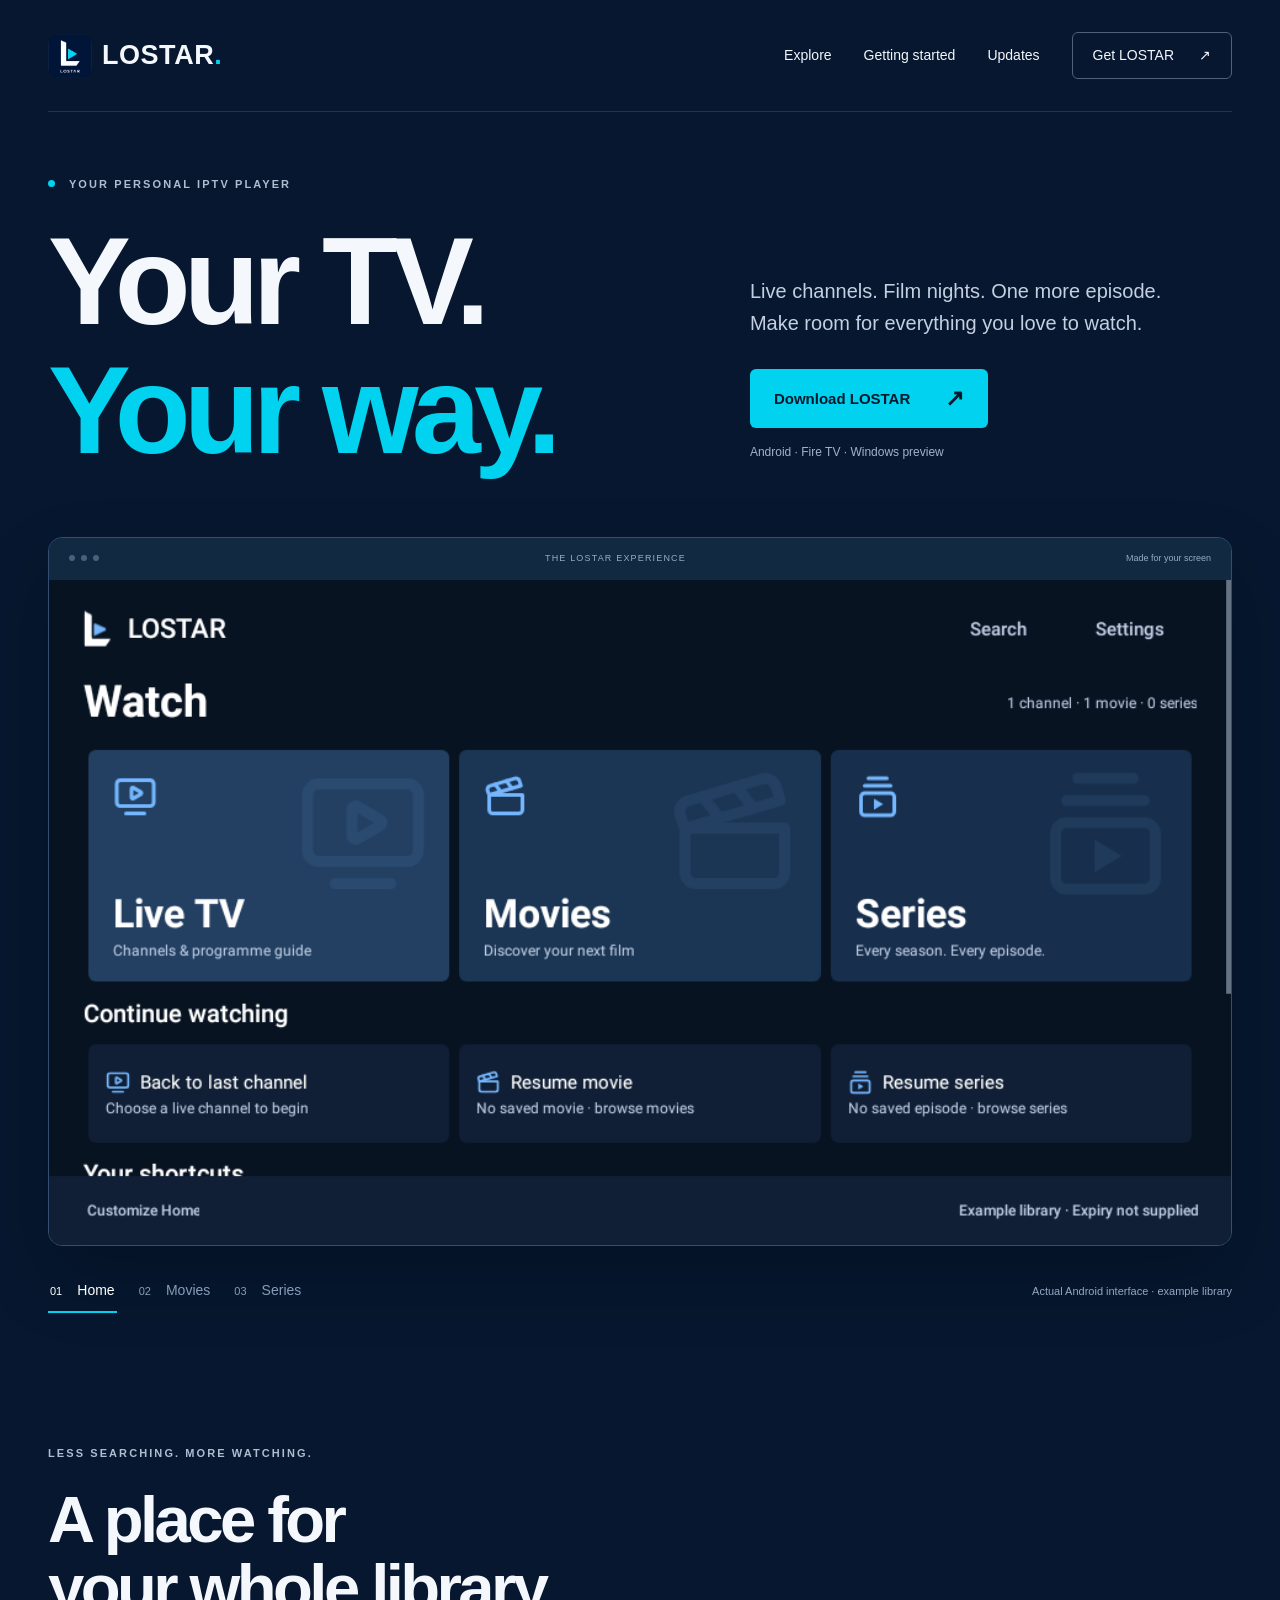
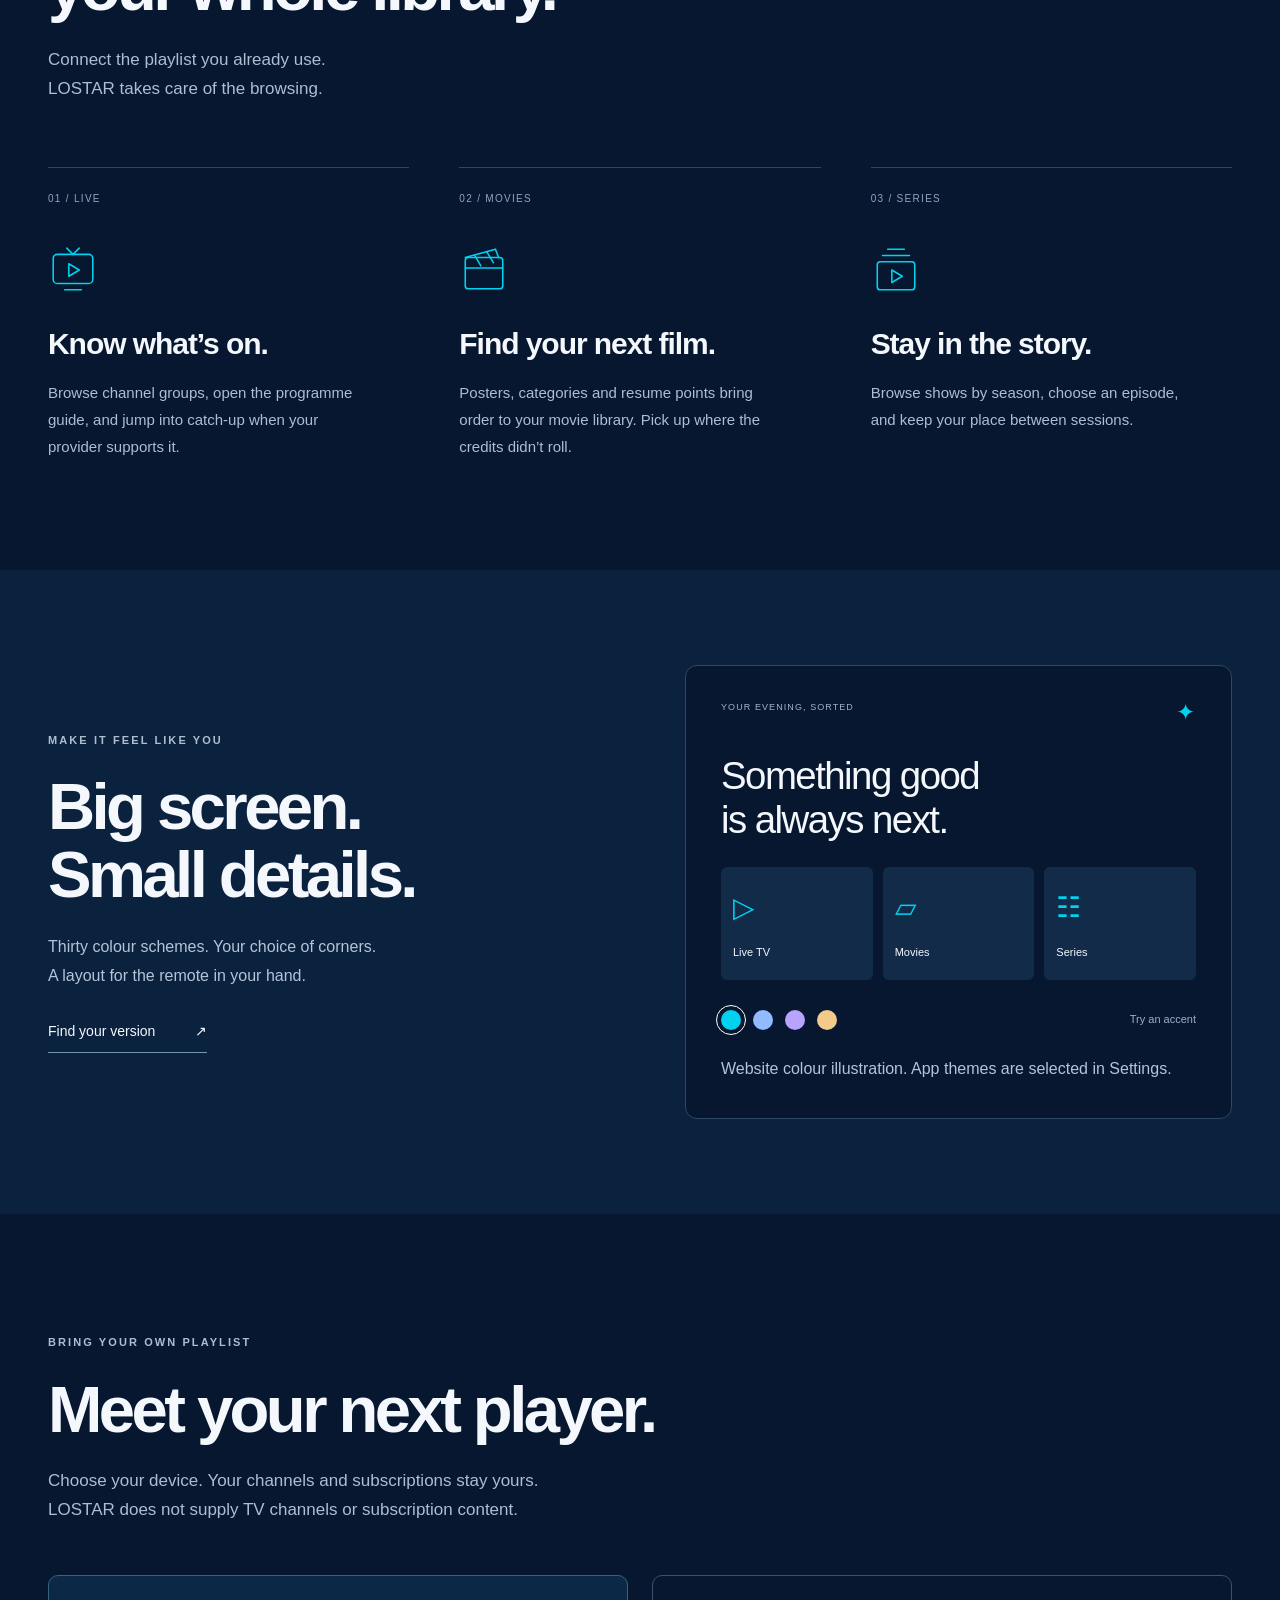
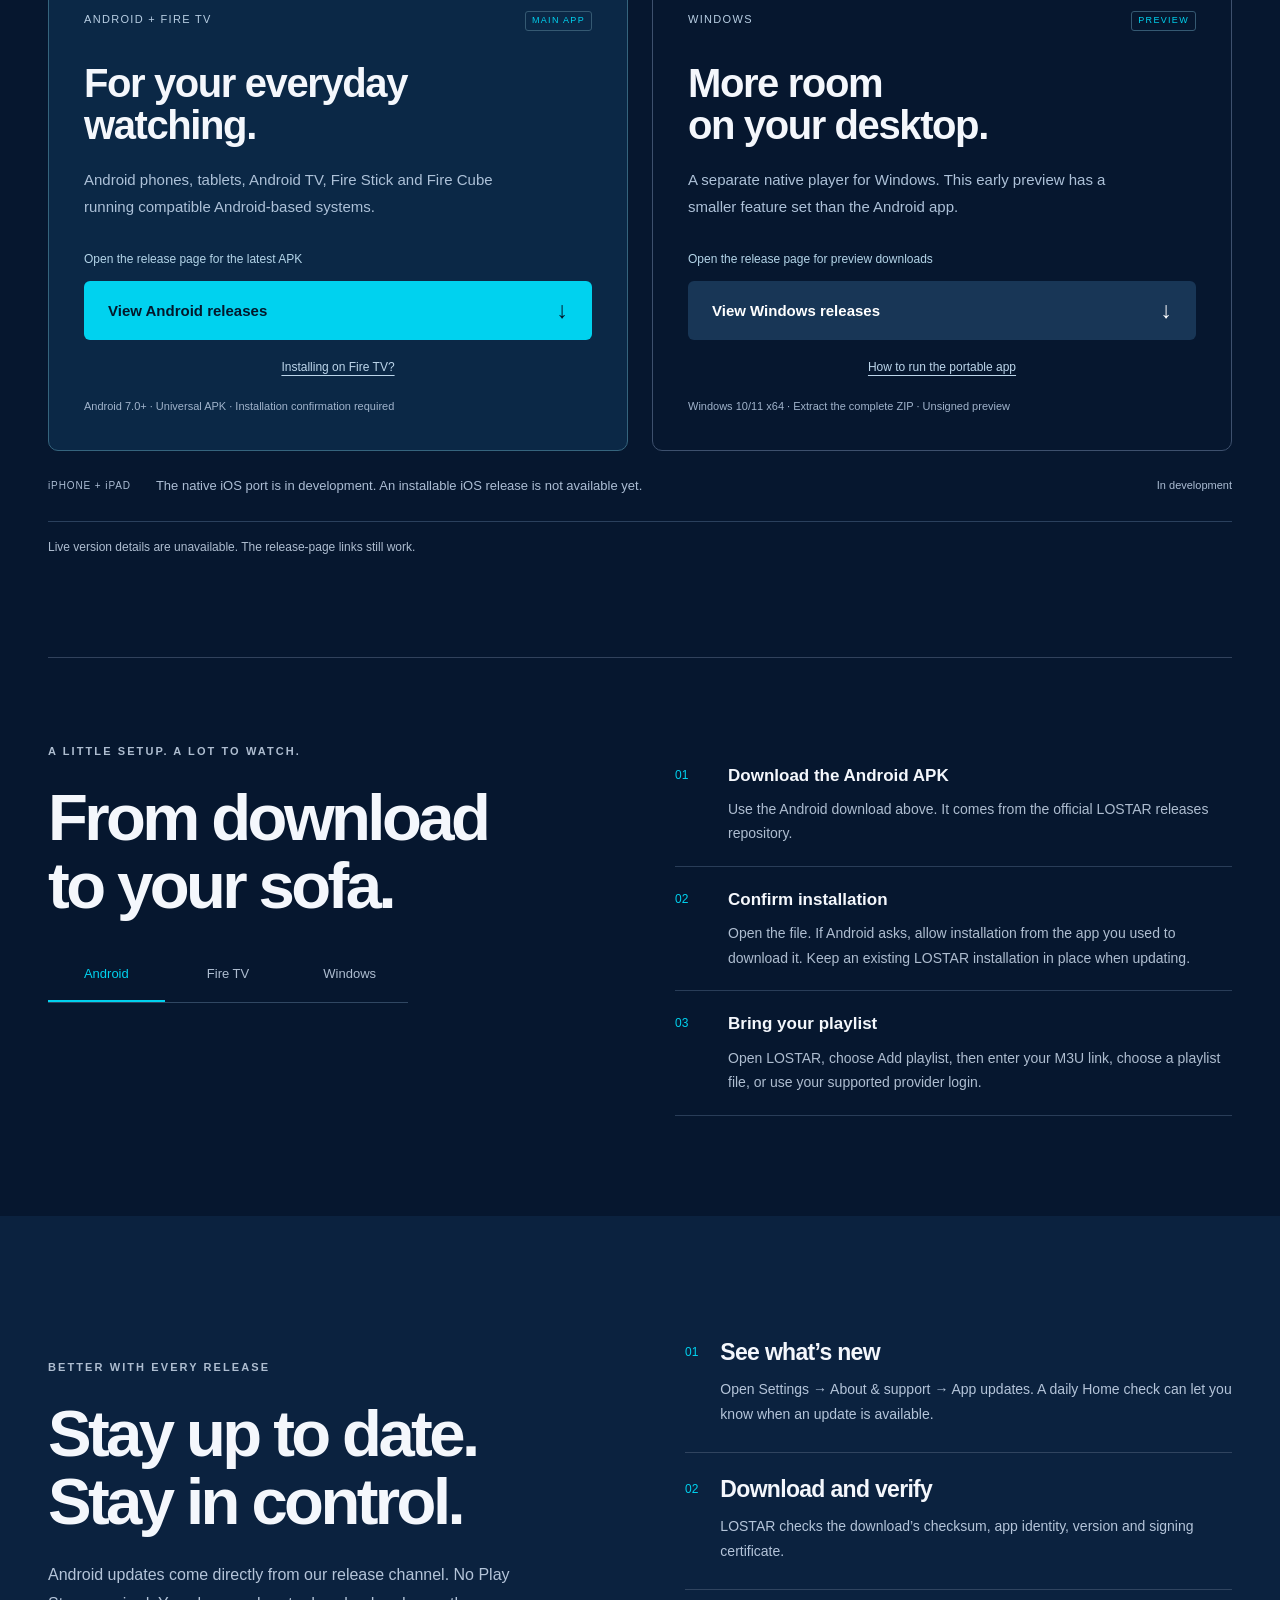
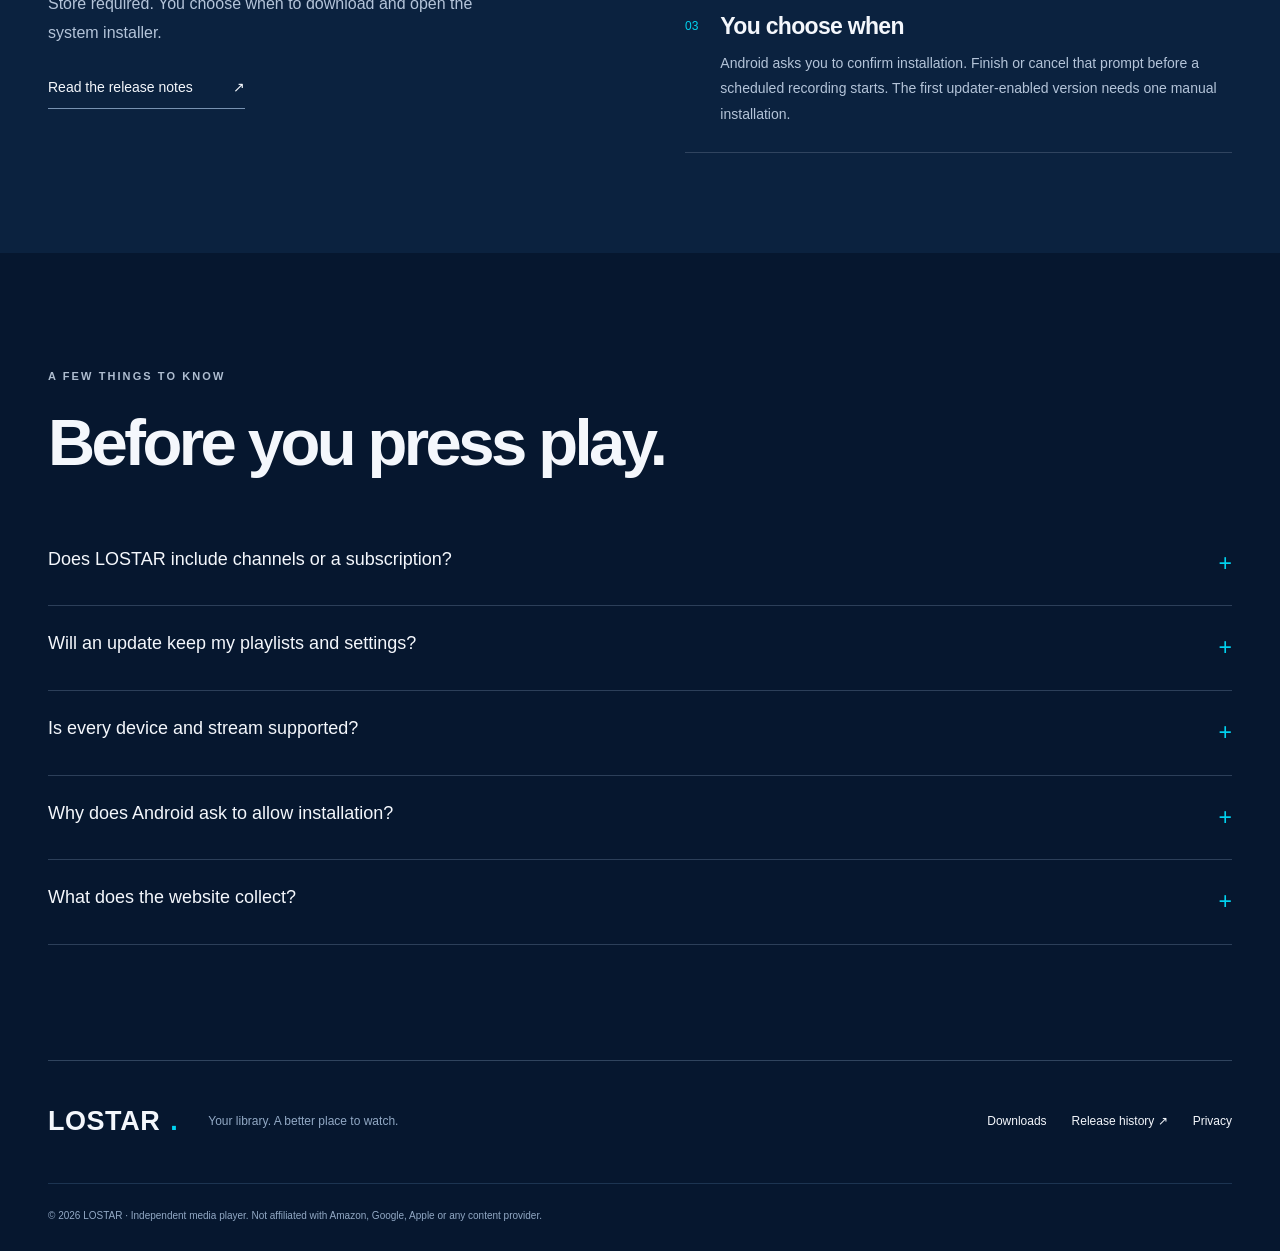
==== docs/index.html @ be6f5a55 "Add LOSTAR download website and installation guides" ====
<!doctype html>
<html lang="en"><head><meta charset="utf-8"><meta name="viewport" content="width=device-width,initial-scale=1"><meta name="theme-color" content="#06172f"><title>LOSTAR — Your TV. Your way.</title><meta name="description" content="Bring your live TV, movies and series together with LOSTAR. Download for Android and Fire TV, explore the Windows preview, and get verified app updates."><link rel="icon" href="assets/logo.png"><link rel="stylesheet" href="style.css"><script src="app.js" defer></script></head>
<body><a class="skip" href="#main">Skip to content</a>
<header><a class="brand" href="#" aria-label="LOSTAR home"><img src="assets/logo.png" width="44" height="44" alt=""><span>LOSTAR<span class="brand-dot">.</span></span></a><nav aria-label="Main navigation"><a href="#experience">Explore</a><a href="#setup">Getting started</a><a href="#updates">Updates</a><a class="nav-download" href="#downloads">Get LOSTAR <span aria-hidden="true">↗</span></a></nav></header>
<main id="main">
<section class="hero wrap"><div class="hero-top"><div><p class="eyebrow"><span class="live-dot"></span> YOUR PERSONAL IPTV PLAYER</p><h1>Your TV.<br><span>Your way.</span></h1></div><div class="hero-copy"><p>Live channels. Film nights. One more episode.<br>Make room for everything you love to watch.</p><a class="button primary" href="#downloads">Download LOSTAR <span aria-hidden="true">↗</span></a><p class="small">Android · Fire TV · Windows preview</p></div></div>
<div class="app-frame"><div class="frame-toolbar"><span><i></i><i></i><i></i></span><span>THE LOSTAR EXPERIENCE</span><span class="frame-label">Made for your screen</span></div><img id="preview-image" src="assets/home.png" alt="LOSTAR Android home screen with Live TV, Movies, Series and resume shortcuts, using example data" width="960" height="540" fetchpriority="high"></div>
<div class="preview-bottom"><div role="group" aria-label="Explore app screens"><button class="screen-tab selected" data-screen="home" aria-pressed="true">01 <span>Home</span></button><button class="screen-tab" data-screen="movies" aria-pressed="false">02 <span>Movies</span></button><button class="screen-tab" data-screen="series" aria-pressed="false">03 <span>Series</span></button></div><p>Actual Android interface · example library</p></div></section>
<section id="experience" class="experience wrap"><div class="section-heading"><p class="eyebrow">LESS SEARCHING. MORE WATCHING.</p><h2>A place for<br>your whole library.</h2><p>Connect the playlist you already use.<br>LOSTAR takes care of the browsing.</p></div><div class="features"><article><span class="feature-number">01 / LIVE</span><svg viewBox="0 0 48 48" aria-hidden="true"><rect x="5" y="9" width="38" height="28" rx="4"/><path d="M16 43h16M18 3l6 6 6-6M20 18l10 6-10 6z"/></svg><h3>Know what’s on.</h3><p>Browse channel groups, open the programme guide, and jump into catch-up when your provider supports it.</p></article><article><span class="feature-number">02 / MOVIES</span><svg viewBox="0 0 48 48" aria-hidden="true"><rect x="6" y="12" width="36" height="30" rx="3"/><path d="M6 22h36M6 12l29-8 3 8M15 10l6 10M27 7l6 10"/></svg><h3>Find your next film.</h3><p>Posters, categories and resume points bring order to your movie library. Pick up where the credits didn’t roll.</p></article><article><span class="feature-number">03 / SERIES</span><svg viewBox="0 0 48 48" aria-hidden="true"><rect x="6" y="16" width="36" height="27" rx="3"/><path d="M11 10h26M16 4h16M20 24l10 6-10 6z"/></svg><h3>Stay in the story.</h3><p>Browse shows by season, choose an episode, and keep your place between sessions.</p></article></div></section>
<section class="your-space"><div class="wrap split"><div><p class="eyebrow">MAKE IT FEEL LIKE YOU</p><h2>Big screen.<br>Small details.</h2><p>Thirty colour schemes. Your choice of corners.<br>A layout for the remote in your hand.</p><a class="text-link" href="#downloads">Find your version <span>↗</span></a></div><div class="palette-demo" aria-label="Interactive website colour preview"><div class="mini-label">YOUR EVENING, SORTED <span aria-hidden="true">✦</span></div><div class="mini-title">Something good<br>is always next.</div><div class="mini-cards"><div><span>▷</span>Live TV</div><div><span>▱</span>Movies</div><div><span>☷</span>Series</div></div><div class="swatches" role="group" aria-label="Preview accent colour"><button data-colour="#00d2ef" class="swatch active" style="--swatch:#00d2ef" aria-label="Cyan accent" aria-pressed="true"></button><button data-colour="#91baff" class="swatch" style="--swatch:#91baff" aria-label="Blue accent" aria-pressed="false"></button><button data-colour="#b8a4ff" class="swatch" style="--swatch:#b8a4ff" aria-label="Lavender accent" aria-pressed="false"></button><button data-colour="#f3c98c" class="swatch" style="--swatch:#f3c98c" aria-label="Warm accent" aria-pressed="false"></button><span>Try an accent</span></div><p class="demo-note">Website colour illustration. App themes are selected in Settings.</p></div></div></section>
<section id="downloads" class="downloads wrap"><div class="section-heading"><p class="eyebrow">BRING YOUR OWN PLAYLIST</p><h2>Meet your next player.</h2><p>Choose your device. Your channels and subscriptions stay yours.<br>LOSTAR does not supply TV channels or subscription content.</p></div><div class="download-grid"><article class="download-card recommended"><div class="platform-label">ANDROID + FIRE TV <span>MAIN APP</span></div><h3>For your everyday<br>watching.</h3><p>Android phones, tablets, Android TV, Fire Stick and Fire Cube running compatible Android-based systems.</p><div class="download-meta" id="android-meta">Checking the latest release…</div><a id="android-download" class="button primary" href="https://github.com/nikeusjohnson/lostar-releases/releases" target="_blank" rel="noopener">View Android releases <span>↓</span></a><a href="#setup" class="sub-link" data-guide-link="fire">Installing on Fire TV?</a><p class="small">Android 7.0+ · Universal APK · Installation confirmation required</p></article><article class="download-card"><div class="platform-label">WINDOWS <span>PREVIEW</span></div><h3>More room<br>on your desktop.</h3><p>A separate native player for Windows. This early preview has a smaller feature set than the Android app.</p><div class="download-meta" id="windows-meta">Checking preview availability…</div><a id="windows-download" class="button secondary" href="https://github.com/nikeusjohnson/lostar-releases/releases" target="_blank" rel="noopener">View Windows releases <span>↓</span></a><a href="#setup" class="sub-link" data-guide-link="windows">How to run the portable app</a><p class="small">Windows 10/11 x64 · Extract the complete ZIP · Unsigned preview</p></article></div><div class="ios-note"><span>iPHONE + iPAD</span><p>The native iOS port is in development. An installable iOS release is not available yet.</p><span>In development</span></div><p id="release-status" class="release-status" role="status"></p></section>
<section id="setup" class="setup wrap"><div><p class="eyebrow">A LITTLE SETUP. A LOT TO WATCH.</p><h2>From download<br>to your sofa.</h2><div class="guide-tabs" role="group" aria-label="Installation instructions"><button data-guide="android" aria-pressed="true" class="selected">Android</button><button data-guide="fire" aria-pressed="false">Fire TV</button><button data-guide="windows" aria-pressed="false">Windows</button></div></div><ol id="guide-steps"></ol></section>
<section id="updates" class="updates"><div class="wrap split"><div><p class="eyebrow">BETTER WITH EVERY RELEASE</p><h2>Stay up to date.<br>Stay in control.</h2><p>Android updates come directly from our release channel. No Play Store required. You choose when to download and open the system installer.</p><a class="text-link" href="https://github.com/nikeusjohnson/lostar-releases/releases" target="_blank" rel="noopener">Read the release notes <span>↗</span></a></div><ol class="update-steps"><li><span>01</span><div><h3>See what’s new</h3><p>Open Settings → About & support → App updates. A daily Home check can let you know when an update is available.</p></div></li><li><span>02</span><div><h3>Download and verify</h3><p>LOSTAR checks the download’s checksum, app identity, version and signing certificate.</p></div></li><li><span>03</span><div><h3>You choose when</h3><p>Android asks you to confirm installation. Finish or cancel that prompt before a scheduled recording starts. The first updater-enabled version needs one manual installation.</p></div></li></ol></div></section>
<section class="faq wrap"><p class="eyebrow">A FEW THINGS TO KNOW</p><h2>Before you press play.</h2><details><summary>Does LOSTAR include channels or a subscription?</summary><p>No. LOSTAR is a player for playlists and streams you are authorised to access. Add your own M3U URL/file or supported provider account. Your provider supplies the content, guide, artwork and catch-up availability.</p></details><details><summary>Will an update keep my playlists and settings?</summary><p>A correctly signed in-place Android update is designed to retain app data. Do not uninstall first. If Android rejects an update, stop and check the release instructions instead of removing your existing installation. Export an encrypted backup before a major update.</p></details><details><summary>Is every device and stream supported?</summary><p>Compatibility depends on the operating system, available memory, hardware decoders and your provider. The Android app targets Android 7.0 and newer; not every Fire TV product uses Android. Multiview and recording are also limited by your device and account connections. DRM-protected services are not promised.</p></details><details><summary>Why does Android ask to allow installation?</summary><p>This is a direct APK download outside an app store. Enable installation permission only for the app you use to install LOSTAR, and only if you trust the verified release. LOSTAR cannot install updates silently or bypass the system installer.</p></details><details><summary>What does the website collect?</summary><p>This site has no playlist forms, advertising scripts or analytics. GitHub receives ordinary network information when you check or download releases. The hosting service also processes requests needed to serve the site. Your playlist credentials are not sent to this website.</p></details></section>
</main><footer class="wrap"><a class="brand" href="#">LOSTAR<span class="brand-dot">.</span></a><p>Your library. A better place to watch.</p><div><a href="#downloads">Downloads</a><a href="https://github.com/nikeusjohnson/lostar-releases/releases" target="_blank" rel="noopener">Release history ↗</a><a href="privacy.html">Privacy</a></div><p class="footer-bottom">© 2026 LOSTAR · Independent media player. Not affiliated with Amazon, Google, Apple or any content provider.</p></footer></body></html>
---- docs/style.css ----
*{box-sizing:border-box}html{scroll-behavior:smooth;scroll-padding-top:100px}body{margin:0;background:#06172f;color:#f4f7fc;font-family:Inter,"Segoe UI",Arial,sans-serif;line-height:1.55;-webkit-font-smoothing:antialiased}a{color:inherit;text-decoration:none}button{font:inherit;cursor:pointer}button,a{-webkit-tap-highlight-color:transparent}a:focus-visible,button:focus-visible,summary:focus-visible{outline:3px solid #00d2ef;outline-offset:6px}h1,h2,h3,p{margin:0}h1,h2,h3{line-height:1.04;letter-spacing:-.055em;font-weight:600}h1{font-size:clamp(74px,9.7vw,148px)}h2{font-size:clamp(42px,5.1vw,74px)}h3{font-size:30px;letter-spacing:-.035em}.wrap,header{width:min(1280px,calc(100% - 96px));margin:auto}.skip{position:absolute;left:20px;top:-100px;background:#00d2ef;color:#06172f;padding:12px;z-index:99}.skip:focus{top:12px}header{display:flex;align-items:center;justify-content:space-between;height:112px;border-bottom:1px solid #25334a}.brand{font-size:27px;font-weight:750;letter-spacing:.02em;display:flex;align-items:center;gap:10px}.brand-dot{color:#00d2ef}.brand img{border-radius:10px}nav{display:flex;gap:32px;align-items:center;font-size:14px}nav>a:hover,.text-link:hover{color:#00d2ef}.nav-download{border:1px solid #536078;border-radius:6px;padding:12px 20px;display:flex;gap:25px}.hero{padding-top:64px}.hero-top{display:grid;grid-template-columns:1.15fr 1fr;gap:40px;align-items:end;margin-bottom:62px}.eyebrow{font-size:11px;font-weight:650;letter-spacing:.19em;margin-bottom:24px;color:#aebdd0}.live-dot{display:inline-block;width:7px;height:7px;background:#00d2ef;border-radius:50%;margin-right:9px;vertical-align:1px}h1>span{color:#00d2ef}.hero-copy{padding:0 0 12px 50px}.hero-copy>p:first-child{font-size:20px;line-height:1.6;color:#c4d0e2;margin-bottom:30px}.button{display:inline-flex;align-items:center;justify-content:space-between;gap:35px;padding:18px 24px;border-radius:6px;font-size:15px;font-weight:650;min-height:56px;transition:background .15s,transform .15s}.button:hover{transform:translateY(-2px)}.button>span{font-size:23px;line-height:1}.primary{background:#00d2ef;color:#03182b}.primary:hover{background:#7ae8f7}.secondary{background:#183656;color:white}.secondary:hover{background:#224969}.small{font-size:12px;color:#a0b3cb;line-height:1.65}.hero-copy>.small{margin-top:15px}.app-frame{border:1px solid #334e70;border-radius:14px;overflow:hidden;background:#0b213c;box-shadow:0 32px 72px #0003}.app-frame img{display:block;width:100%;height:auto;aspect-ratio:16/9;object-fit:cover}.frame-toolbar{height:42px;display:flex;justify-content:space-between;align-items:center;padding:0 20px;background:#112941;color:#96adc6;font-size:9px;letter-spacing:.13em}.frame-toolbar i{display:inline-block;width:6px;height:6px;background:#47627c;border-radius:50%;margin-right:6px}.frame-label{letter-spacing:0}.preview-bottom{display:flex;align-items:center;justify-content:space-between;margin-top:25px}.preview-bottom>div{display:flex;gap:20px}.preview-bottom p{font-size:11px;color:#95a8c2}.screen-tab{background:none;color:#869db9;border:0;border-bottom:2px solid transparent;padding:9px 2px;font-size:11px}.screen-tab span{margin-left:12px;font-size:14px}.screen-tab.selected{color:white;border-color:#00d2ef}.experience{padding-top:132px;padding-bottom:110px}.section-heading>p:last-child{font-size:17px;color:#aebdd0;margin-top:24px;line-height:1.7}.features{display:grid;grid-template-columns:repeat(3,1fr);gap:50px;margin-top:64px}.features article{border-top:1px solid #35445b;padding-top:23px}.feature-number{display:block;font-size:10px;letter-spacing:.13em;color:#8ea4c1}.features svg{width:50px;height:50px;fill:none;stroke:#00d2ef;stroke-width:1.5;stroke-linejoin:round;stroke-linecap:round;margin-top:38px;margin-bottom:25px}.features p{font-size:15px;color:#aebdd0;margin-top:20px;max-width:320px;line-height:1.8}.your-space{background:#0b223f;padding:95px 0}.split{display:grid;grid-template-columns:1fr 1fr;gap:90px;align-items:center}.split>div>p:not(.eyebrow){color:#b4c4d9;margin-top:25px;max-width:465px;font-size:16px;line-height:1.8}.text-link{display:inline-flex;gap:40px;font-size:14px;margin-top:30px;align-items:center;border-bottom:1px solid #7892b1;padding-bottom:9px}.palette-demo{--demo:#00d2ef;background:#06172f;padding:35px;border:1px solid #2e4765;border-radius:12px}.mini-label{color:#a2b4cd;font-size:9px;letter-spacing:.12em;display:flex;justify-content:space-between}.mini-label span{font-size:23px;color:var(--demo);line-height:1}.mini-title{font-size:clamp(28px,3vw,43px);letter-spacing:-.04em;line-height:1.15;margin-top:30px}.mini-cards{display:flex;gap:10px;margin:25px 0 30px}.mini-cards>div{background:#112b49;flex:1;padding:19px 12px;font-size:11px;border-radius:6px}.mini-cards span{display:block;color:var(--demo);font-size:28px;margin-bottom:14px}.swatches{display:flex;align-items:center;gap:12px}.swatch{height:20px;width:20px;border:0;background:var(--swatch);border-radius:50%;padding:0}.swatch.active{outline:1px solid white;outline-offset:4px}.swatches>span{font-size:11px;color:#9bafc9;margin-left:auto}.palette-demo .demo-note{font-size:10px;margin-top:23px;color:#8da3c0;line-height:1.5}.downloads{padding-top:120px;padding-bottom:100px}.download-grid{display:grid;grid-template-columns:1fr 1fr;gap:24px;margin-top:50px}.download-card{border:1px solid #3d506d;border-radius:10px;padding:35px;display:flex;flex-direction:column;align-items:stretch}.download-card.recommended{background:#0b2846;border-color:#35647d}.platform-label{display:flex;justify-content:space-between;font-size:11px;letter-spacing:.12em;color:#b8cee3;margin-bottom:32px}.platform-label span{color:#00d2ef;font-size:9px;border:1px solid #355972;padding:2px 6px;border-radius:3px}.download-card h3{font-size:40px}.download-card>p:not(.small){font-size:15px;line-height:1.8;color:#adc1d8;margin-top:20px;max-width:440px;flex:1}.download-meta{font-size:12px;color:#b4d5e9;margin:30px 0 12px}.download-card .small{margin-top:20px;font-size:11px}.sub-link{font-size:12px;color:#bdd6eb;margin-top:18px;text-decoration:underline;text-underline-offset:4px;text-align:center}.ios-note{display:flex;gap:25px;align-items:center;border-bottom:1px solid #2a405d;padding:25px 0;font-size:13px;color:#acbdd4}.ios-note>span:first-child{font-size:10px;letter-spacing:.09em;white-space:nowrap}.ios-note>span:last-child{margin-left:auto;white-space:nowrap;font-size:11px}.release-status{font-size:12px;margin-top:16px;color:#aebdd0}.setup{border-top:1px solid #31425c;display:grid;grid-template-columns:1fr 1fr;gap:70px;padding-top:85px;padding-bottom:100px}.guide-tabs{display:flex;gap:5px;margin-top:30px;border-bottom:1px solid #304762;max-width:360px}.guide-tabs button{flex:1;background:none;color:#aebdd0;padding:15px 10px;border:0;border-bottom:2px solid transparent;font-size:13px}.guide-tabs .selected{color:#00d2ef;border-color:#00d2ef}.setup ol{list-style:none;padding:0;counter-reset:step;margin:0}.setup li{counter-increment:step;display:grid;grid-template-columns:38px 1fr;border-bottom:1px solid #293d58;padding:20px 0;gap:15px}.setup li:before{content:"0" counter(step);color:#00d2ef;font-size:12px;padding-top:3px}.setup li strong{font-size:17px;font-weight:550}.setup li p{color:#aebdd0;font-size:14px;margin-top:8px;line-height:1.75}.updates{background:#0b223f;padding:100px 0}.update-steps{list-style:none;padding:0;margin:0}.update-steps li{display:flex;gap:22px;padding:25px 0;border-bottom:1px solid #30445f}.update-steps li>span{color:#00d2ef;font-size:12px;margin-top:2px}.update-steps h3{font-size:23px;letter-spacing:-.03em}.update-steps p{color:#b4c4d9;font-size:14px;margin-top:12px;line-height:1.8}.faq{padding:115px 0}.faq h2{margin-bottom:45px}.faq details{border-bottom:1px solid #2c3f59;padding:24px 0}.faq summary{cursor:pointer;font-size:18px;list-style:none;display:flex;justify-content:space-between;gap:20px}.faq summary::-webkit-details-marker{display:none}.faq summary:after{content:"+";color:#00d2ef;font-size:23px}.faq details[open] summary:after{content:"−"}.faq details p{font-size:15px;line-height:1.85;max-width:850px;margin-top:18px;color:#adbed4}footer{border-top:1px solid #30445e;padding-top:40px;padding-bottom:28px;display:flex;align-items:center;gap:30px;flex-wrap:wrap}footer>p{color:#92a9c5;font-size:12px}footer>div{margin-left:auto;display:flex;gap:25px;font-size:12px}footer .footer-bottom{width:100%;border-top:1px solid #1c3451;padding-top:24px;margin-top:10px;font-size:10px}.privacy{padding:60px 0 100px;max-width:850px}.privacy h1{font-size:64px}.privacy h2{font-size:28px;margin:40px 0 15px}.privacy p{color:#b4c4d9;margin:15px 0;line-height:1.9}.privacy a{text-decoration:underline}@media(max-width:900px){.wrap,header{width:calc(100% - 48px)}nav{gap:18px}.hero-copy{padding-left:0}.hero-top{gap:30px}.hero-copy>p:first-child{font-size:16px}.split{gap:35px}.features{gap:25px}.features h3{font-size:25px}.download-card{padding:27px}.setup{gap:35px}.preview-bottom p{max-width:160px;text-align:right}.frame-label{display:none}.download-card h3{font-size:34px}}@media(max-width:620px){.wrap,header{width:calc(100% - 36px)}header{height:82px}header .brand{font-size:23px;gap:6px}.brand img{width:35px;height:35px}nav>a:not(.nav-download){display:none}.nav-download{font-size:12px;gap:16px;padding:10px 13px}.hero{padding-top:42px}.hero-top{grid-template-columns:1fr;gap:26px;margin-bottom:35px}.hero h1{font-size:85px;letter-spacing:-.065em}.hero .eyebrow{font-size:9px;margin-bottom:20px}.hero-copy>p:first-child{font-size:16px;margin-bottom:23px}.hero-copy{padding-bottom:0}.button{padding:15px 20px;min-height:54px}.app-frame{border-radius:7px}.frame-toolbar{height:28px;padding:0 10px;font-size:7px}.frame-toolbar i{width:4px;height:4px}.preview-bottom{margin-top:12px;align-items:flex-start;gap:16px}.preview-bottom>div{gap:13px}.screen-tab{font-size:8px}.screen-tab span{font-size:11px;margin-left:5px}.preview-bottom p{font-size:9px;max-width:105px;padding-top:8px}.experience{padding-top:80px;padding-bottom:65px}.features{grid-template-columns:1fr;margin-top:40px;gap:35px}.features article{position:relative;padding-left:0}.features svg{margin-top:23px;margin-bottom:17px;width:42px}.features h3{font-size:30px}.features p{max-width:100%;font-size:14px;margin-top:13px}.your-space,.updates{padding:65px 0}.split{grid-template-columns:1fr;gap:42px}.palette-demo{padding:24px}.mini-title{font-size:37px}.downloads{padding:75px 0 60px}.download-grid{grid-template-columns:1fr;gap:18px;margin-top:35px}.download-card{padding:27px}.ios-note{flex-wrap:wrap;gap:10px 20px}.ios-note p{order:2;width:100%;font-size:12px}.setup{grid-template-columns:1fr;gap:25px;padding:60px 0}.guide-tabs{max-width:100%}.update-steps li:first-child{padding-top:0}.faq{padding:70px 0}.faq summary{font-size:16px}.faq h2{margin-bottom:25px}.section-heading>p:last-child{font-size:15px}footer{gap:20px}footer>div{margin-left:0;width:100%}footer>p{font-size:11px}.privacy h1{font-size:46px}}@media(prefers-reduced-motion:reduce){html{scroll-behavior:auto}*{transition:none!important}.button:hover{transform:none}}
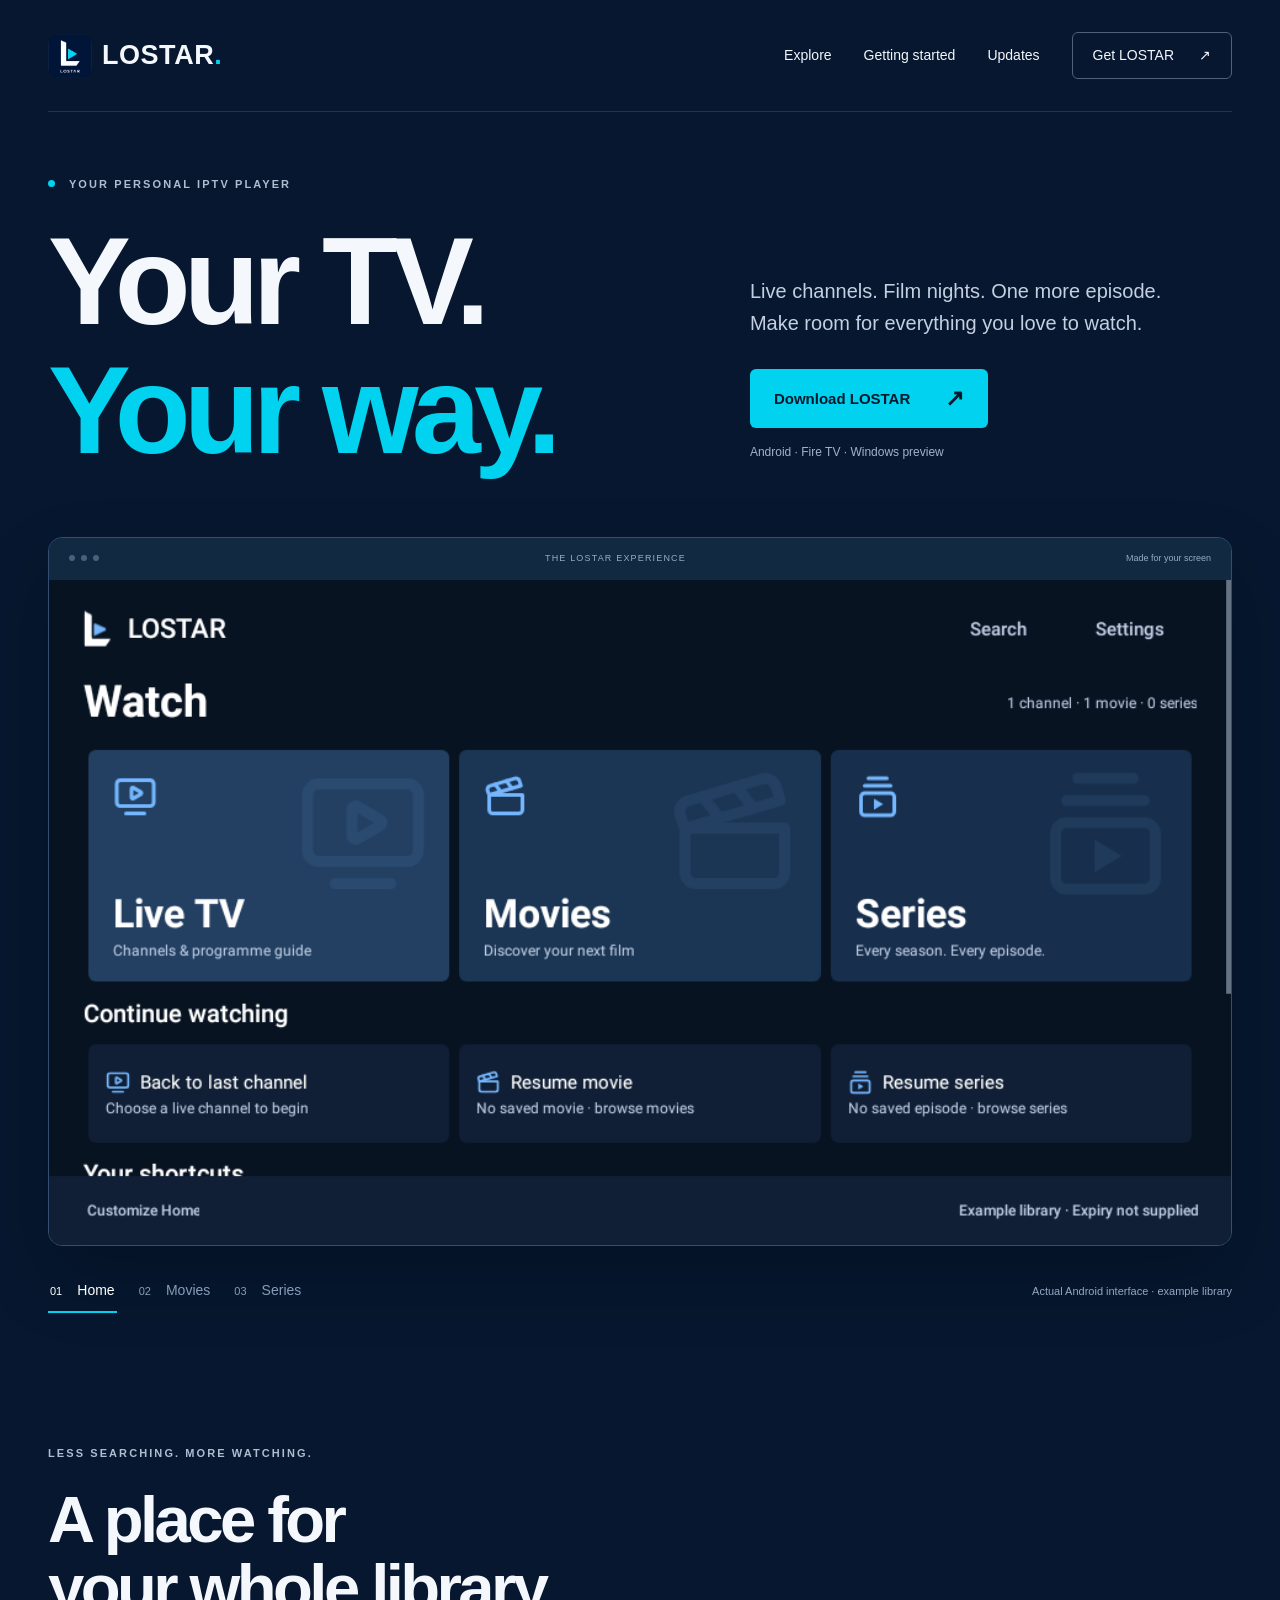
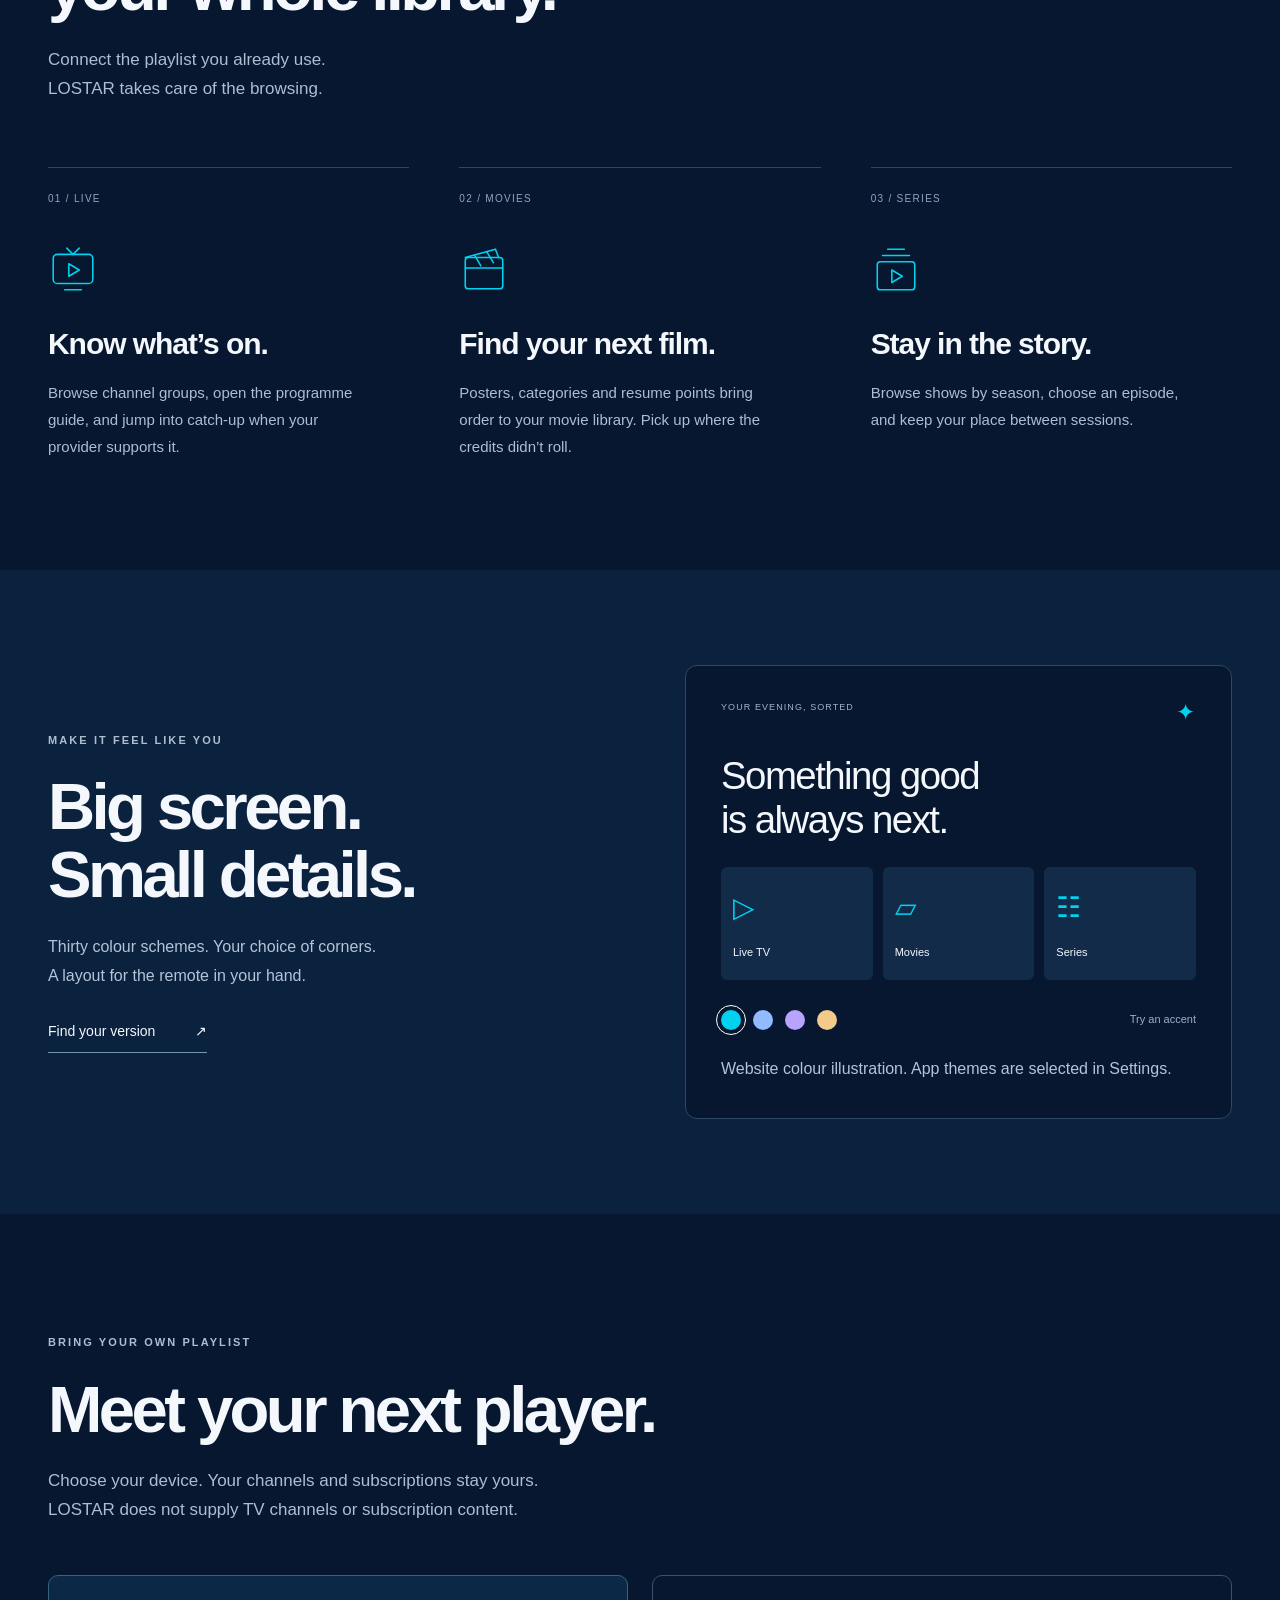
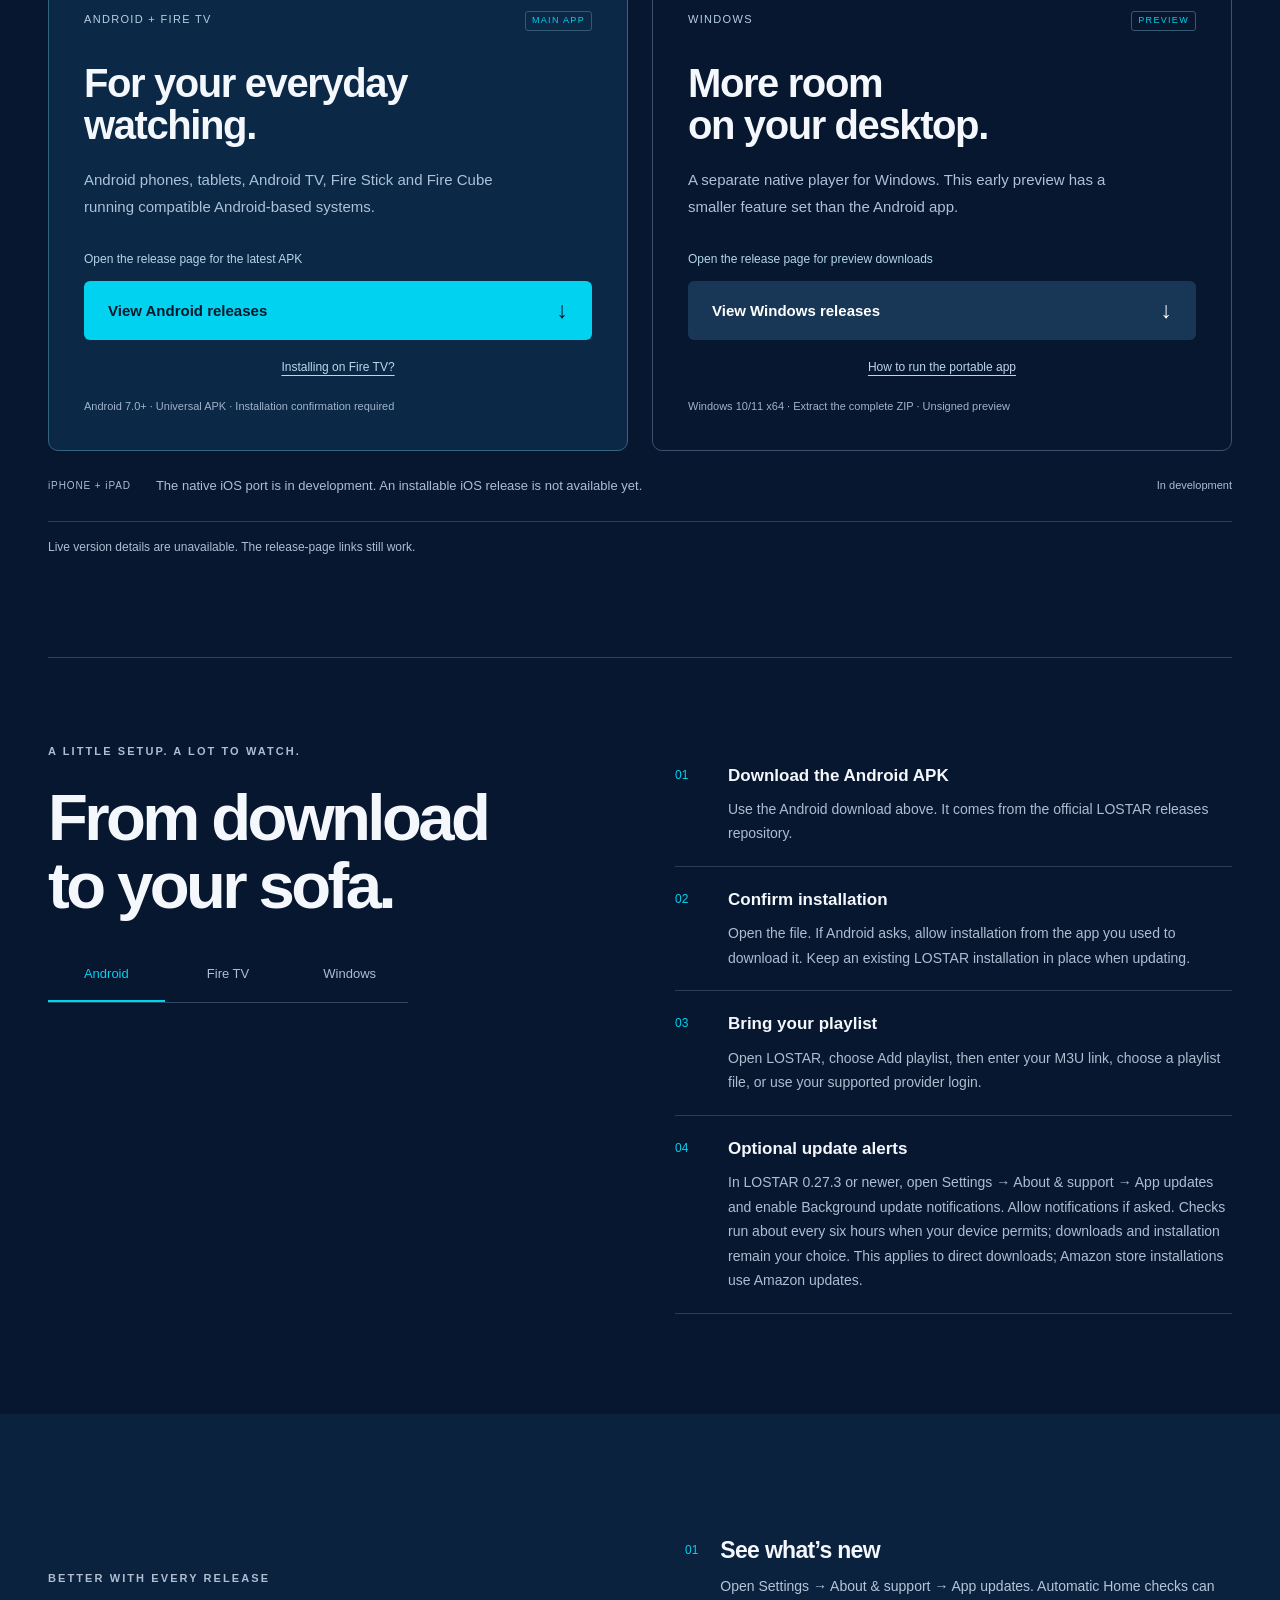
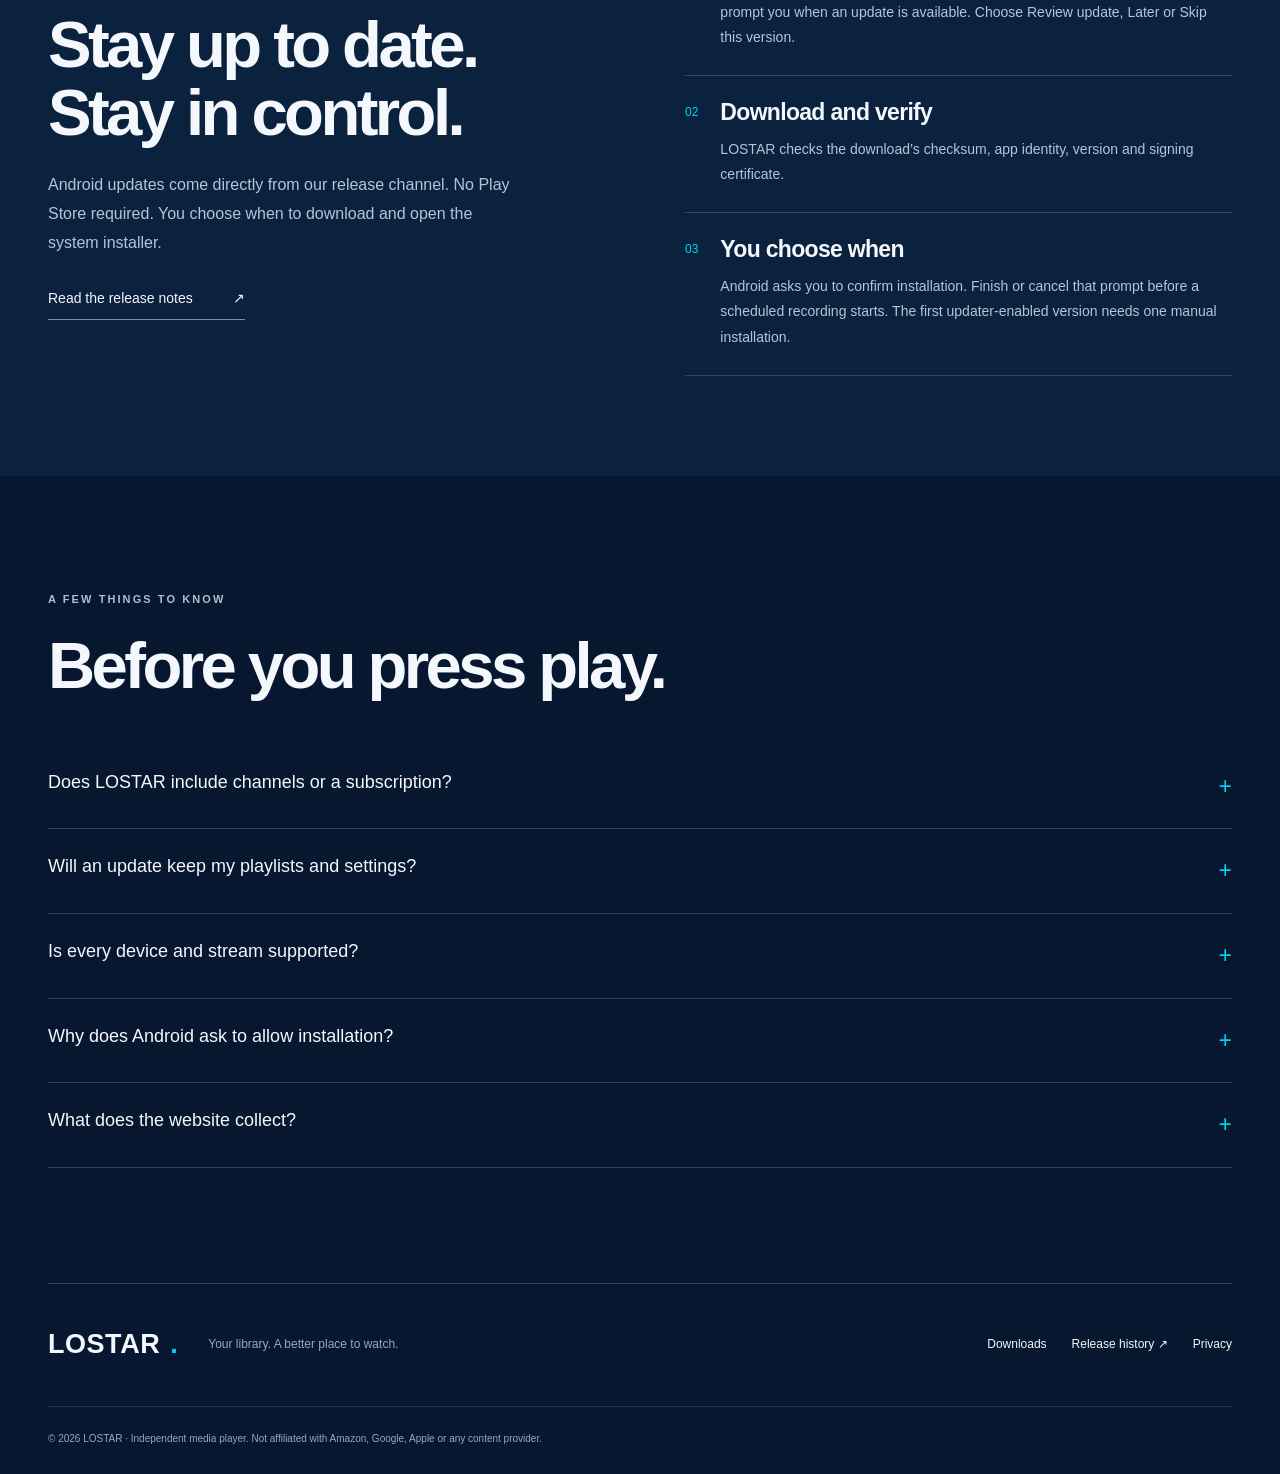
==== commit 22305215: "Publish verified LOSTAR 0.27.4 stable update feed Release APK downloaded and SHA-256 checked before " ====
--- a/docs/index.html
+++ b/docs/index.html
@@ -1,15 +1,15 @@
-<!doctype html>
-<html lang="en"><head><meta charset="utf-8"><meta name="viewport" content="width=device-width,initial-scale=1"><meta name="theme-color" content="#06172f"><title>LOSTAR — Your TV. Your way.</title><meta name="description" content="Bring your live TV, movies and series together with LOSTAR. Download for Android and Fire TV, explore the Windows preview, and get verified app updates."><link rel="icon" href="assets/logo.png"><link rel="stylesheet" href="style.css"><script src="app.js" defer></script></head>
-<body><a class="skip" href="#main">Skip to content</a>
-<header><a class="brand" href="#" aria-label="LOSTAR home"><img src="assets/logo.png" width="44" height="44" alt=""><span>LOSTAR<span class="brand-dot">.</span></span></a><nav aria-label="Main navigation"><a href="#experience">Explore</a><a href="#setup">Getting started</a><a href="#updates">Updates</a><a class="nav-download" href="#downloads">Get LOSTAR <span aria-hidden="true">↗</span></a></nav></header>
-<main id="main">
-<section class="hero wrap"><div class="hero-top"><div><p class="eyebrow"><span class="live-dot"></span> YOUR PERSONAL IPTV PLAYER</p><h1>Your TV.<br><span>Your way.</span></h1></div><div class="hero-copy"><p>Live channels. Film nights. One more episode.<br>Make room for everything you love to watch.</p><a class="button primary" href="#downloads">Download LOSTAR <span aria-hidden="true">↗</span></a><p class="small">Android · Fire TV · Windows preview</p></div></div>
-<div class="app-frame"><div class="frame-toolbar"><span><i></i><i></i><i></i></span><span>THE LOSTAR EXPERIENCE</span><span class="frame-label">Made for your screen</span></div><img id="preview-image" src="assets/home.png" alt="LOSTAR Android home screen with Live TV, Movies, Series and resume shortcuts, using example data" width="960" height="540" fetchpriority="high"></div>
-<div class="preview-bottom"><div role="group" aria-label="Explore app screens"><button class="screen-tab selected" data-screen="home" aria-pressed="true">01 <span>Home</span></button><button class="screen-tab" data-screen="movies" aria-pressed="false">02 <span>Movies</span></button><button class="screen-tab" data-screen="series" aria-pressed="false">03 <span>Series</span></button></div><p>Actual Android interface · example library</p></div></section>
-<section id="experience" class="experience wrap"><div class="section-heading"><p class="eyebrow">LESS SEARCHING. MORE WATCHING.</p><h2>A place for<br>your whole library.</h2><p>Connect the playlist you already use.<br>LOSTAR takes care of the browsing.</p></div><div class="features"><article><span class="feature-number">01 / LIVE</span><svg viewBox="0 0 48 48" aria-hidden="true"><rect x="5" y="9" width="38" height="28" rx="4"/><path d="M16 43h16M18 3l6 6 6-6M20 18l10 6-10 6z"/></svg><h3>Know what’s on.</h3><p>Browse channel groups, open the programme guide, and jump into catch-up when your provider supports it.</p></article><article><span class="feature-number">02 / MOVIES</span><svg viewBox="0 0 48 48" aria-hidden="true"><rect x="6" y="12" width="36" height="30" rx="3"/><path d="M6 22h36M6 12l29-8 3 8M15 10l6 10M27 7l6 10"/></svg><h3>Find your next film.</h3><p>Posters, categories and resume points bring order to your movie library. Pick up where the credits didn’t roll.</p></article><article><span class="feature-number">03 / SERIES</span><svg viewBox="0 0 48 48" aria-hidden="true"><rect x="6" y="16" width="36" height="27" rx="3"/><path d="M11 10h26M16 4h16M20 24l10 6-10 6z"/></svg><h3>Stay in the story.</h3><p>Browse shows by season, choose an episode, and keep your place between sessions.</p></article></div></section>
-<section class="your-space"><div class="wrap split"><div><p class="eyebrow">MAKE IT FEEL LIKE YOU</p><h2>Big screen.<br>Small details.</h2><p>Thirty colour schemes. Your choice of corners.<br>A layout for the remote in your hand.</p><a class="text-link" href="#downloads">Find your version <span>↗</span></a></div><div class="palette-demo" aria-label="Interactive website colour preview"><div class="mini-label">YOUR EVENING, SORTED <span aria-hidden="true">✦</span></div><div class="mini-title">Something good<br>is always next.</div><div class="mini-cards"><div><span>▷</span>Live TV</div><div><span>▱</span>Movies</div><div><span>☷</span>Series</div></div><div class="swatches" role="group" aria-label="Preview accent colour"><button data-colour="#00d2ef" class="swatch active" style="--swatch:#00d2ef" aria-label="Cyan accent" aria-pressed="true"></button><button data-colour="#91baff" class="swatch" style="--swatch:#91baff" aria-label="Blue accent" aria-pressed="false"></button><button data-colour="#b8a4ff" class="swatch" style="--swatch:#b8a4ff" aria-label="Lavender accent" aria-pressed="false"></button><button data-colour="#f3c98c" class="swatch" style="--swatch:#f3c98c" aria-label="Warm accent" aria-pressed="false"></button><span>Try an accent</span></div><p class="demo-note">Website colour illustration. App themes are selected in Settings.</p></div></div></section>
-<section id="downloads" class="downloads wrap"><div class="section-heading"><p class="eyebrow">BRING YOUR OWN PLAYLIST</p><h2>Meet your next player.</h2><p>Choose your device. Your channels and subscriptions stay yours.<br>LOSTAR does not supply TV channels or subscription content.</p></div><div class="download-grid"><article class="download-card recommended"><div class="platform-label">ANDROID + FIRE TV <span>MAIN APP</span></div><h3>For your everyday<br>watching.</h3><p>Android phones, tablets, Android TV, Fire Stick and Fire Cube running compatible Android-based systems.</p><div class="download-meta" id="android-meta">Checking the latest release…</div><a id="android-download" class="button primary" href="https://github.com/nikeusjohnson/lostar-releases/releases" target="_blank" rel="noopener">View Android releases <span>↓</span></a><a href="#setup" class="sub-link" data-guide-link="fire">Installing on Fire TV?</a><p class="small">Android 7.0+ · Universal APK · Installation confirmation required</p></article><article class="download-card"><div class="platform-label">WINDOWS <span>PREVIEW</span></div><h3>More room<br>on your desktop.</h3><p>A separate native player for Windows. This early preview has a smaller feature set than the Android app.</p><div class="download-meta" id="windows-meta">Checking preview availability…</div><a id="windows-download" class="button secondary" href="https://github.com/nikeusjohnson/lostar-releases/releases" target="_blank" rel="noopener">View Windows releases <span>↓</span></a><a href="#setup" class="sub-link" data-guide-link="windows">How to run the portable app</a><p class="small">Windows 10/11 x64 · Extract the complete ZIP · Unsigned preview</p></article></div><div class="ios-note"><span>iPHONE + iPAD</span><p>The native iOS port is in development. An installable iOS release is not available yet.</p><span>In development</span></div><p id="release-status" class="release-status" role="status"></p></section>
-<section id="setup" class="setup wrap"><div><p class="eyebrow">A LITTLE SETUP. A LOT TO WATCH.</p><h2>From download<br>to your sofa.</h2><div class="guide-tabs" role="group" aria-label="Installation instructions"><button data-guide="android" aria-pressed="true" class="selected">Android</button><button data-guide="fire" aria-pressed="false">Fire TV</button><button data-guide="windows" aria-pressed="false">Windows</button></div></div><ol id="guide-steps"></ol></section>
-<section id="updates" class="updates"><div class="wrap split"><div><p class="eyebrow">BETTER WITH EVERY RELEASE</p><h2>Stay up to date.<br>Stay in control.</h2><p>Android updates come directly from our release channel. No Play Store required. You choose when to download and open the system installer.</p><a class="text-link" href="https://github.com/nikeusjohnson/lostar-releases/releases" target="_blank" rel="noopener">Read the release notes <span>↗</span></a></div><ol class="update-steps"><li><span>01</span><div><h3>See what’s new</h3><p>Open Settings → About & support → App updates. A daily Home check can let you know when an update is available.</p></div></li><li><span>02</span><div><h3>Download and verify</h3><p>LOSTAR checks the download’s checksum, app identity, version and signing certificate.</p></div></li><li><span>03</span><div><h3>You choose when</h3><p>Android asks you to confirm installation. Finish or cancel that prompt before a scheduled recording starts. The first updater-enabled version needs one manual installation.</p></div></li></ol></div></section>
-<section class="faq wrap"><p class="eyebrow">A FEW THINGS TO KNOW</p><h2>Before you press play.</h2><details><summary>Does LOSTAR include channels or a subscription?</summary><p>No. LOSTAR is a player for playlists and streams you are authorised to access. Add your own M3U URL/file or supported provider account. Your provider supplies the content, guide, artwork and catch-up availability.</p></details><details><summary>Will an update keep my playlists and settings?</summary><p>A correctly signed in-place Android update is designed to retain app data. Do not uninstall first. If Android rejects an update, stop and check the release instructions instead of removing your existing installation. Export an encrypted backup before a major update.</p></details><details><summary>Is every device and stream supported?</summary><p>Compatibility depends on the operating system, available memory, hardware decoders and your provider. The Android app targets Android 7.0 and newer; not every Fire TV product uses Android. Multiview and recording are also limited by your device and account connections. DRM-protected services are not promised.</p></details><details><summary>Why does Android ask to allow installation?</summary><p>This is a direct APK download outside an app store. Enable installation permission only for the app you use to install LOSTAR, and only if you trust the verified release. LOSTAR cannot install updates silently or bypass the system installer.</p></details><details><summary>What does the website collect?</summary><p>This site has no playlist forms, advertising scripts or analytics. GitHub receives ordinary network information when you check or download releases. The hosting service also processes requests needed to serve the site. Your playlist credentials are not sent to this website.</p></details></section>
+<!doctype html>
+<html lang="en"><head><meta charset="utf-8"><meta name="viewport" content="width=device-width,initial-scale=1"><meta name="theme-color" content="#06172f"><title>LOSTAR — Your TV. Your way.</title><meta name="description" content="Bring your live TV, movies and series together with LOSTAR. Download for Android and Fire TV, explore the Windows preview, and get verified app updates."><link rel="icon" href="assets/logo.png"><link rel="stylesheet" href="style.css"><script src="app.js" defer></script></head>
+<body><a class="skip" href="#main">Skip to content</a>
+<header><a class="brand" href="#" aria-label="LOSTAR home"><img src="assets/logo.png" width="44" height="44" alt=""><span>LOSTAR<span class="brand-dot">.</span></span></a><nav aria-label="Main navigation"><a href="#experience">Explore</a><a href="#setup">Getting started</a><a href="#updates">Updates</a><a class="nav-download" href="#downloads">Get LOSTAR <span aria-hidden="true">↗</span></a></nav></header>
+<main id="main">
+<section class="hero wrap"><div class="hero-top"><div><p class="eyebrow"><span class="live-dot"></span> YOUR PERSONAL IPTV PLAYER</p><h1>Your TV.<br><span>Your way.</span></h1></div><div class="hero-copy"><p>Live channels. Film nights. One more episode.<br>Make room for everything you love to watch.</p><a class="button primary" href="#downloads">Download LOSTAR <span aria-hidden="true">↗</span></a><p class="small">Android · Fire TV · Windows preview</p></div></div>
+<div class="app-frame"><div class="frame-toolbar"><span><i></i><i></i><i></i></span><span>THE LOSTAR EXPERIENCE</span><span class="frame-label">Made for your screen</span></div><img id="preview-image" src="assets/home.png" alt="LOSTAR Android home screen with Live TV, Movies, Series and resume shortcuts, using example data" width="960" height="540" fetchpriority="high"></div>
+<div class="preview-bottom"><div role="group" aria-label="Explore app screens"><button class="screen-tab selected" data-screen="home" aria-pressed="true">01 <span>Home</span></button><button class="screen-tab" data-screen="movies" aria-pressed="false">02 <span>Movies</span></button><button class="screen-tab" data-screen="series" aria-pressed="false">03 <span>Series</span></button></div><p>Actual Android interface · example library</p></div></section>
+<section id="experience" class="experience wrap"><div class="section-heading"><p class="eyebrow">LESS SEARCHING. MORE WATCHING.</p><h2>A place for<br>your whole library.</h2><p>Connect the playlist you already use.<br>LOSTAR takes care of the browsing.</p></div><div class="features"><article><span class="feature-number">01 / LIVE</span><svg viewBox="0 0 48 48" aria-hidden="true"><rect x="5" y="9" width="38" height="28" rx="4"/><path d="M16 43h16M18 3l6 6 6-6M20 18l10 6-10 6z"/></svg><h3>Know what’s on.</h3><p>Browse channel groups, open the programme guide, and jump into catch-up when your provider supports it.</p></article><article><span class="feature-number">02 / MOVIES</span><svg viewBox="0 0 48 48" aria-hidden="true"><rect x="6" y="12" width="36" height="30" rx="3"/><path d="M6 22h36M6 12l29-8 3 8M15 10l6 10M27 7l6 10"/></svg><h3>Find your next film.</h3><p>Posters, categories and resume points bring order to your movie library. Pick up where the credits didn’t roll.</p></article><article><span class="feature-number">03 / SERIES</span><svg viewBox="0 0 48 48" aria-hidden="true"><rect x="6" y="16" width="36" height="27" rx="3"/><path d="M11 10h26M16 4h16M20 24l10 6-10 6z"/></svg><h3>Stay in the story.</h3><p>Browse shows by season, choose an episode, and keep your place between sessions.</p></article></div></section>
+<section class="your-space"><div class="wrap split"><div><p class="eyebrow">MAKE IT FEEL LIKE YOU</p><h2>Big screen.<br>Small details.</h2><p>Thirty colour schemes. Your choice of corners.<br>A layout for the remote in your hand.</p><a class="text-link" href="#downloads">Find your version <span>↗</span></a></div><div class="palette-demo" aria-label="Interactive website colour preview"><div class="mini-label">YOUR EVENING, SORTED <span aria-hidden="true">✦</span></div><div class="mini-title">Something good<br>is always next.</div><div class="mini-cards"><div><span>▷</span>Live TV</div><div><span>▱</span>Movies</div><div><span>☷</span>Series</div></div><div class="swatches" role="group" aria-label="Preview accent colour"><button data-colour="#00d2ef" class="swatch active" style="--swatch:#00d2ef" aria-label="Cyan accent" aria-pressed="true"></button><button data-colour="#91baff" class="swatch" style="--swatch:#91baff" aria-label="Blue accent" aria-pressed="false"></button><button data-colour="#b8a4ff" class="swatch" style="--swatch:#b8a4ff" aria-label="Lavender accent" aria-pressed="false"></button><button data-colour="#f3c98c" class="swatch" style="--swatch:#f3c98c" aria-label="Warm accent" aria-pressed="false"></button><span>Try an accent</span></div><p class="demo-note">Website colour illustration. App themes are selected in Settings.</p></div></div></section>
+<section id="downloads" class="downloads wrap"><div class="section-heading"><p class="eyebrow">BRING YOUR OWN PLAYLIST</p><h2>Meet your next player.</h2><p>Choose your device. Your channels and subscriptions stay yours.<br>LOSTAR does not supply TV channels or subscription content.</p></div><div class="download-grid"><article class="download-card recommended"><div class="platform-label">ANDROID + FIRE TV <span>MAIN APP</span></div><h3>For your everyday<br>watching.</h3><p>Android phones, tablets, Android TV, Fire Stick and Fire Cube running compatible Android-based systems.</p><div class="download-meta" id="android-meta">Checking the latest release…</div><a id="android-download" class="button primary" href="https://github.com/nikeusjohnson/lostar-releases/releases" target="_blank" rel="noopener">View Android releases <span>↓</span></a><a href="#setup" class="sub-link" data-guide-link="fire">Installing on Fire TV?</a><p class="small">Android 7.0+ · Universal APK · Installation confirmation required</p></article><article class="download-card"><div class="platform-label">WINDOWS <span>PREVIEW</span></div><h3>More room<br>on your desktop.</h3><p>A separate native player for Windows. This early preview has a smaller feature set than the Android app.</p><div class="download-meta" id="windows-meta">Checking preview availability…</div><a id="windows-download" class="button secondary" href="https://github.com/nikeusjohnson/lostar-releases/releases" target="_blank" rel="noopener">View Windows releases <span>↓</span></a><a href="#setup" class="sub-link" data-guide-link="windows">How to run the portable app</a><p class="small">Windows 10/11 x64 · Extract the complete ZIP · Unsigned preview</p></article></div><div class="ios-note"><span>iPHONE + iPAD</span><p>The native iOS port is in development. An installable iOS release is not available yet.</p><span>In development</span></div><p id="release-status" class="release-status" role="status"></p></section>
+<section id="setup" class="setup wrap"><div><p class="eyebrow">A LITTLE SETUP. A LOT TO WATCH.</p><h2>From download<br>to your sofa.</h2><div class="guide-tabs" role="group" aria-label="Installation instructions"><button data-guide="android" aria-pressed="true" class="selected">Android</button><button data-guide="fire" aria-pressed="false">Fire TV</button><button data-guide="windows" aria-pressed="false">Windows</button></div></div><ol id="guide-steps"></ol></section>
+<section id="updates" class="updates"><div class="wrap split"><div><p class="eyebrow">BETTER WITH EVERY RELEASE</p><h2>Stay up to date.<br>Stay in control.</h2><p>Android updates come directly from our release channel. No Play Store required. You choose when to download and open the system installer.</p><a class="text-link" href="https://github.com/nikeusjohnson/lostar-releases/releases" target="_blank" rel="noopener">Read the release notes <span>↗</span></a></div><ol class="update-steps"><li><span>01</span><div><h3>See what’s new</h3><p>Open Settings → About & support → App updates. Automatic Home checks can prompt you when an update is available. Choose Review update, Later or Skip this version.</p></div></li><li><span>02</span><div><h3>Download and verify</h3><p>LOSTAR checks the download’s checksum, app identity, version and signing certificate.</p></div></li><li><span>03</span><div><h3>You choose when</h3><p>Android asks you to confirm installation. Finish or cancel that prompt before a scheduled recording starts. The first updater-enabled version needs one manual installation.</p></div></li></ol></div></section>
+<section class="faq wrap"><p class="eyebrow">A FEW THINGS TO KNOW</p><h2>Before you press play.</h2><details><summary>Does LOSTAR include channels or a subscription?</summary><p>No. LOSTAR is a player for playlists and streams you are authorised to access. Add your own M3U URL/file or supported provider account. Your provider supplies the content, guide, artwork and catch-up availability.</p></details><details><summary>Will an update keep my playlists and settings?</summary><p>A correctly signed in-place Android update is designed to retain app data. Do not uninstall first. If Android rejects an update, stop and check the release instructions instead of removing your existing installation. Export an encrypted backup before a major update.</p></details><details><summary>Is every device and stream supported?</summary><p>Compatibility depends on the operating system, available memory, hardware decoders and your provider. The Android app targets Android 7.0 and newer; not every Fire TV product uses Android. Multiview and recording are also limited by your device and account connections. DRM-protected services are not promised.</p></details><details><summary>Why does Android ask to allow installation?</summary><p>This is a direct APK download outside an app store. Enable installation permission only for the app you use to install LOSTAR, and only if you trust the verified release. LOSTAR cannot install updates silently or bypass the system installer.</p></details><details><summary>What does the website collect?</summary><p>This site has no playlist forms, advertising scripts or analytics. GitHub receives ordinary network information when you check or download releases. The hosting service also processes requests needed to serve the site. Your playlist credentials are not sent to this website.</p></details></section>
 </main><footer class="wrap"><a class="brand" href="#">LOSTAR<span class="brand-dot">.</span></a><p>Your library. A better place to watch.</p><div><a href="#downloads">Downloads</a><a href="https://github.com/nikeusjohnson/lostar-releases/releases" target="_blank" rel="noopener">Release history ↗</a><a href="privacy.html">Privacy</a></div><p class="footer-bottom">© 2026 LOSTAR · Independent media player. Not affiliated with Amazon, Google, Apple or any content provider.</p></footer></body></html>
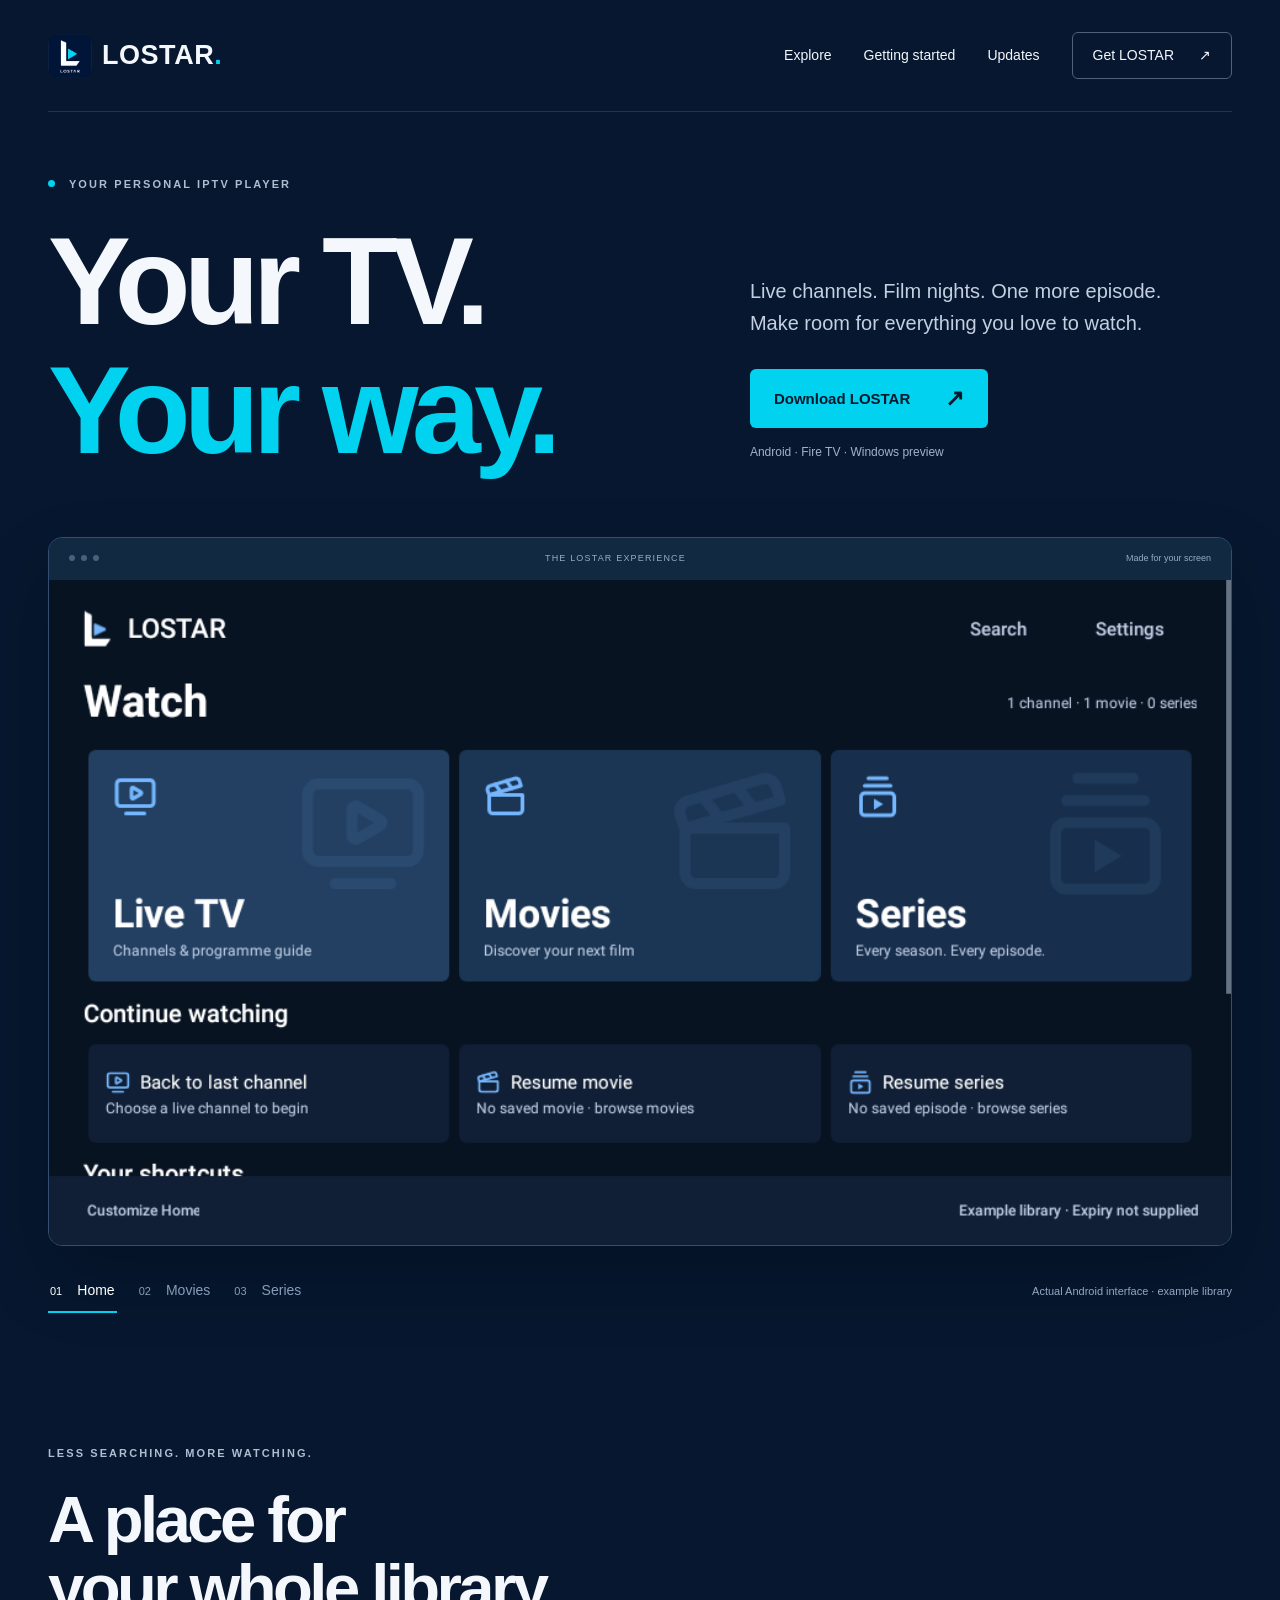
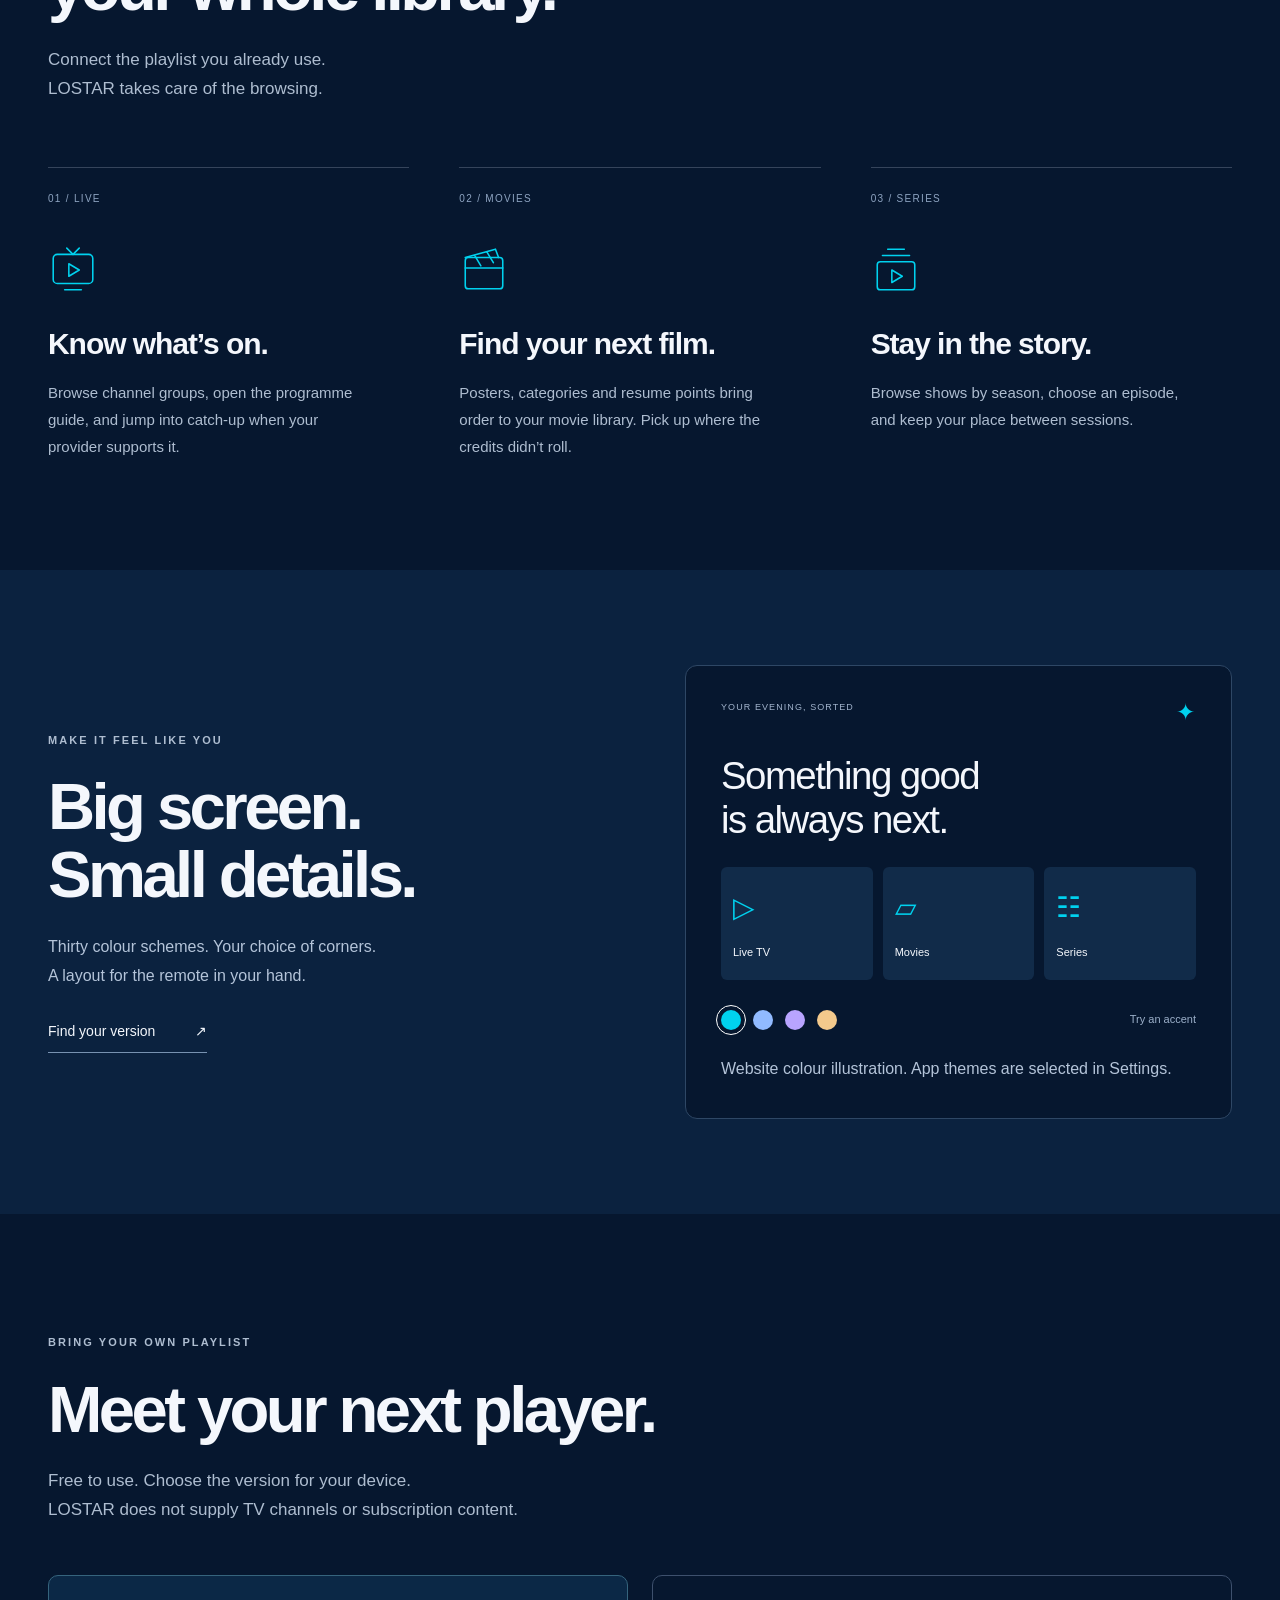
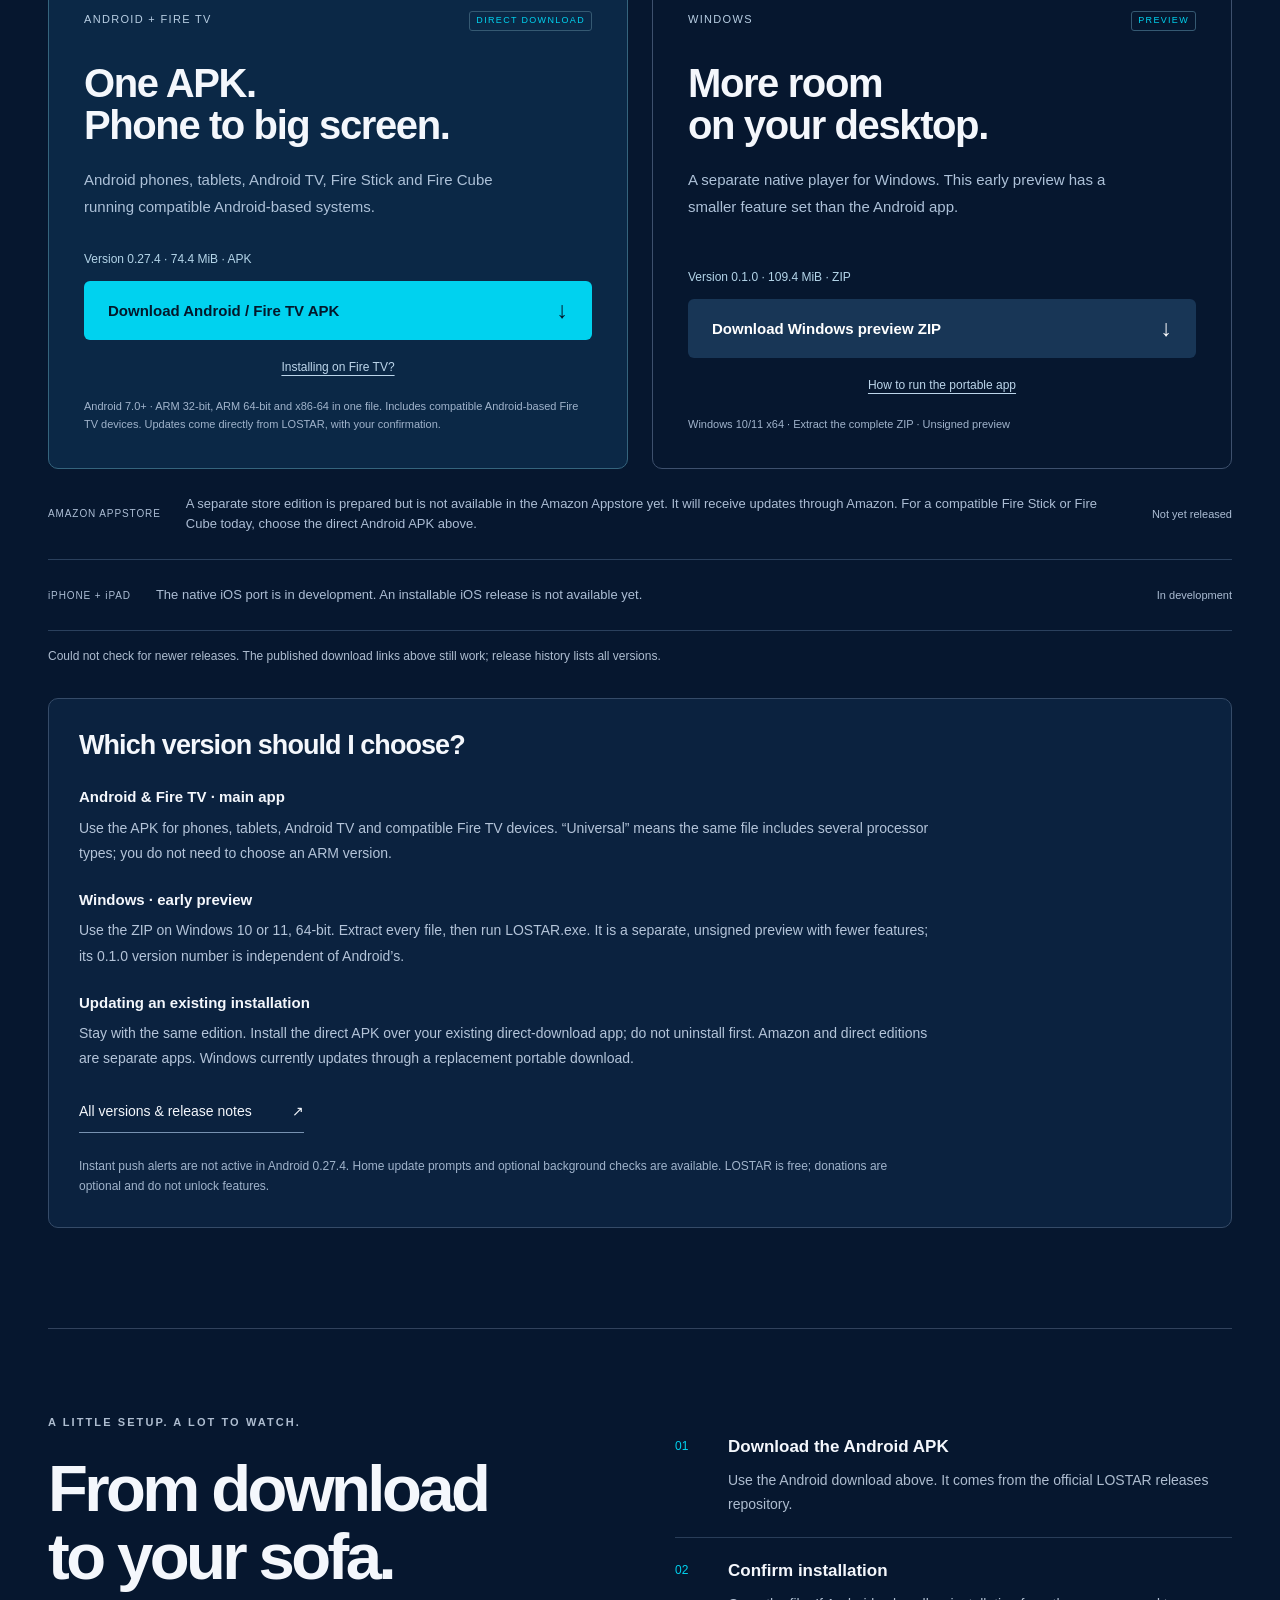
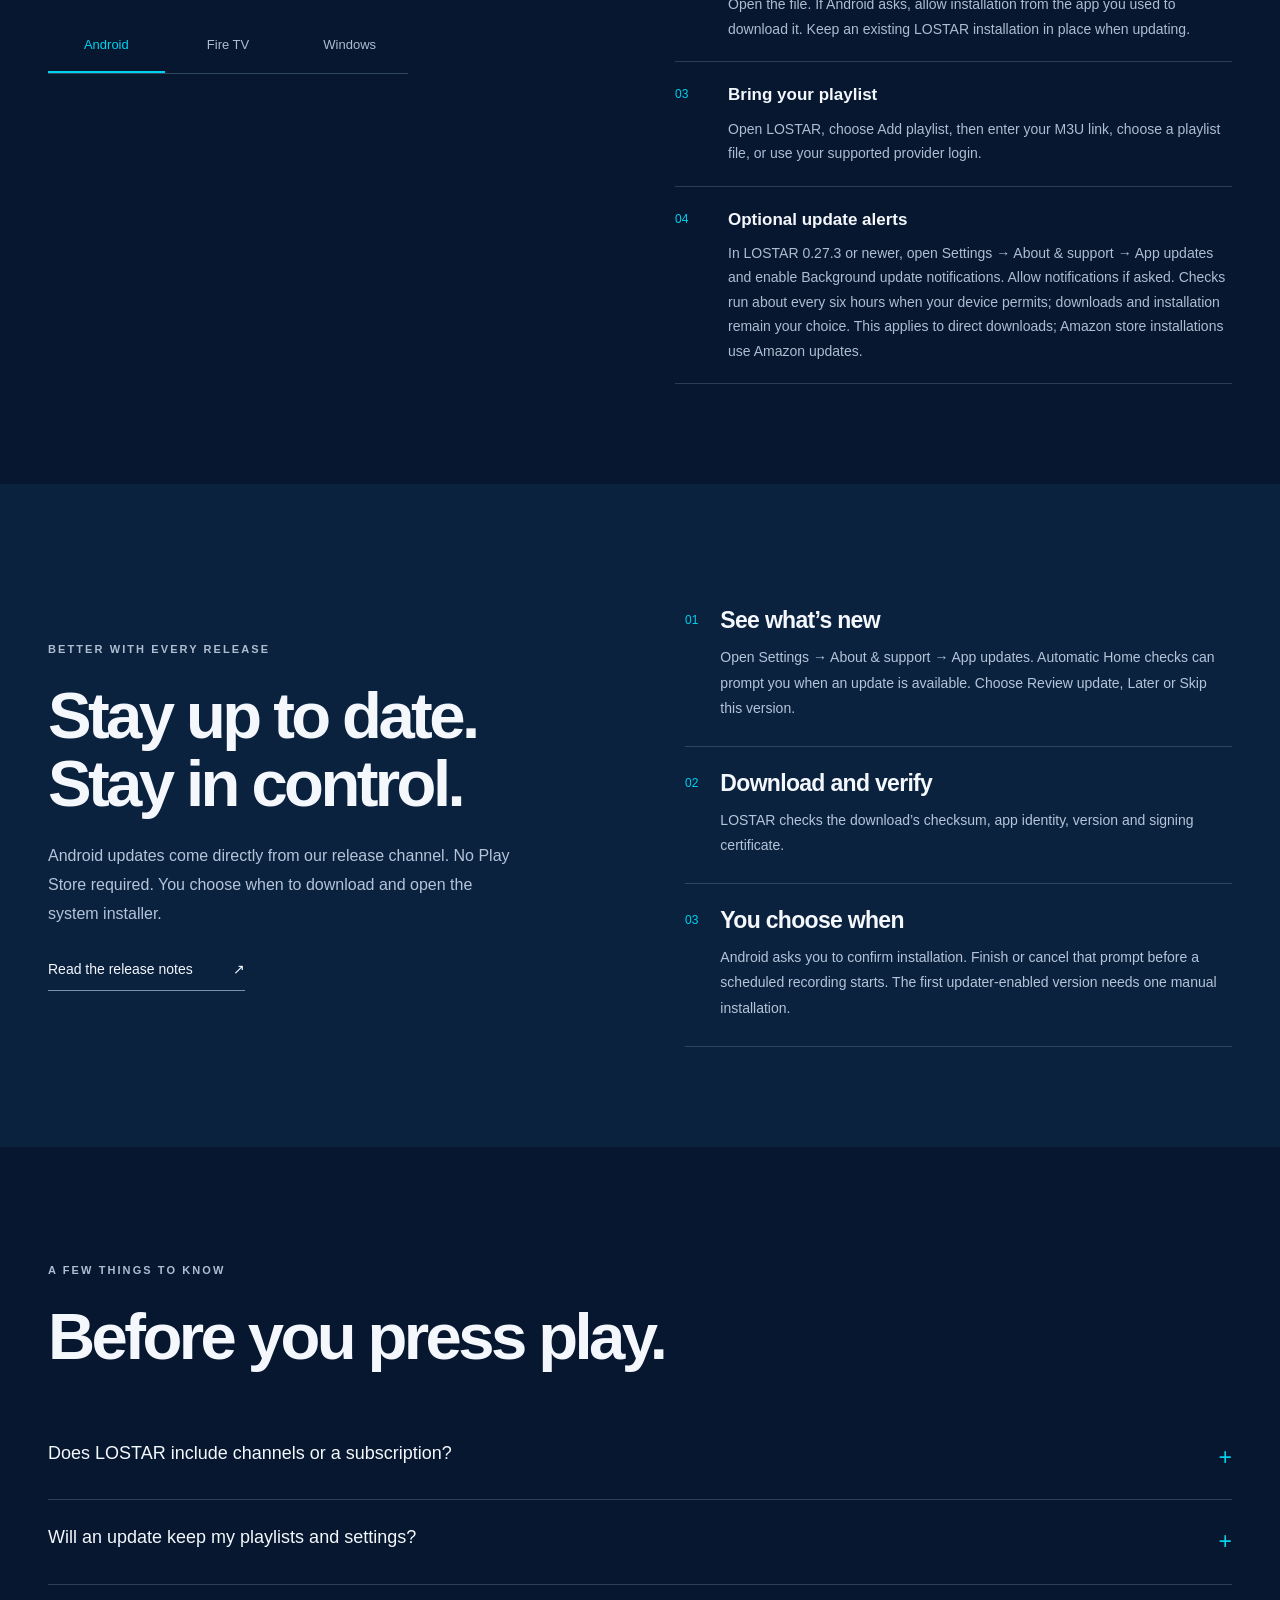
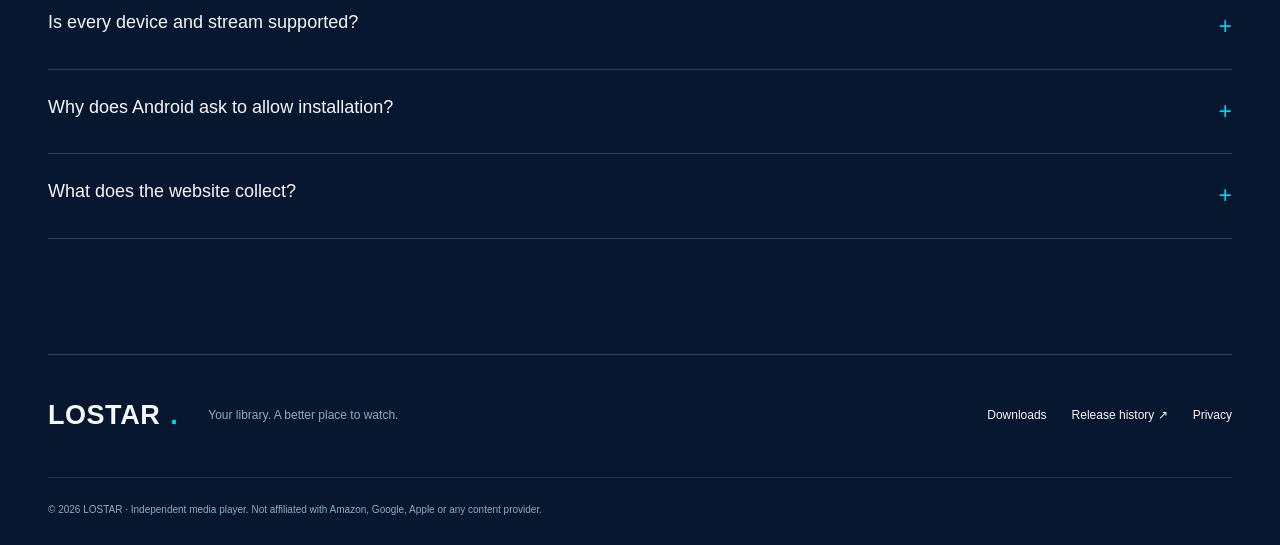
==== commit 2dcecc37: "Add direct download links and explain LOSTAR editions Keep published APK and Windows ZIP links avail" ====
--- a/docs/index.html
+++ b/docs/index.html
@@ -8,7 +8,7 @@
 <div class="preview-bottom"><div role="group" aria-label="Explore app screens"><button class="screen-tab selected" data-screen="home" aria-pressed="true">01 <span>Home</span></button><button class="screen-tab" data-screen="movies" aria-pressed="false">02 <span>Movies</span></button><button class="screen-tab" data-screen="series" aria-pressed="false">03 <span>Series</span></button></div><p>Actual Android interface · example library</p></div></section>
 <section id="experience" class="experience wrap"><div class="section-heading"><p class="eyebrow">LESS SEARCHING. MORE WATCHING.</p><h2>A place for<br>your whole library.</h2><p>Connect the playlist you already use.<br>LOSTAR takes care of the browsing.</p></div><div class="features"><article><span class="feature-number">01 / LIVE</span><svg viewBox="0 0 48 48" aria-hidden="true"><rect x="5" y="9" width="38" height="28" rx="4"/><path d="M16 43h16M18 3l6 6 6-6M20 18l10 6-10 6z"/></svg><h3>Know what’s on.</h3><p>Browse channel groups, open the programme guide, and jump into catch-up when your provider supports it.</p></article><article><span class="feature-number">02 / MOVIES</span><svg viewBox="0 0 48 48" aria-hidden="true"><rect x="6" y="12" width="36" height="30" rx="3"/><path d="M6 22h36M6 12l29-8 3 8M15 10l6 10M27 7l6 10"/></svg><h3>Find your next film.</h3><p>Posters, categories and resume points bring order to your movie library. Pick up where the credits didn’t roll.</p></article><article><span class="feature-number">03 / SERIES</span><svg viewBox="0 0 48 48" aria-hidden="true"><rect x="6" y="16" width="36" height="27" rx="3"/><path d="M11 10h26M16 4h16M20 24l10 6-10 6z"/></svg><h3>Stay in the story.</h3><p>Browse shows by season, choose an episode, and keep your place between sessions.</p></article></div></section>
 <section class="your-space"><div class="wrap split"><div><p class="eyebrow">MAKE IT FEEL LIKE YOU</p><h2>Big screen.<br>Small details.</h2><p>Thirty colour schemes. Your choice of corners.<br>A layout for the remote in your hand.</p><a class="text-link" href="#downloads">Find your version <span>↗</span></a></div><div class="palette-demo" aria-label="Interactive website colour preview"><div class="mini-label">YOUR EVENING, SORTED <span aria-hidden="true">✦</span></div><div class="mini-title">Something good<br>is always next.</div><div class="mini-cards"><div><span>▷</span>Live TV</div><div><span>▱</span>Movies</div><div><span>☷</span>Series</div></div><div class="swatches" role="group" aria-label="Preview accent colour"><button data-colour="#00d2ef" class="swatch active" style="--swatch:#00d2ef" aria-label="Cyan accent" aria-pressed="true"></button><button data-colour="#91baff" class="swatch" style="--swatch:#91baff" aria-label="Blue accent" aria-pressed="false"></button><button data-colour="#b8a4ff" class="swatch" style="--swatch:#b8a4ff" aria-label="Lavender accent" aria-pressed="false"></button><button data-colour="#f3c98c" class="swatch" style="--swatch:#f3c98c" aria-label="Warm accent" aria-pressed="false"></button><span>Try an accent</span></div><p class="demo-note">Website colour illustration. App themes are selected in Settings.</p></div></div></section>
-<section id="downloads" class="downloads wrap"><div class="section-heading"><p class="eyebrow">BRING YOUR OWN PLAYLIST</p><h2>Meet your next player.</h2><p>Choose your device. Your channels and subscriptions stay yours.<br>LOSTAR does not supply TV channels or subscription content.</p></div><div class="download-grid"><article class="download-card recommended"><div class="platform-label">ANDROID + FIRE TV <span>MAIN APP</span></div><h3>For your everyday<br>watching.</h3><p>Android phones, tablets, Android TV, Fire Stick and Fire Cube running compatible Android-based systems.</p><div class="download-meta" id="android-meta">Checking the latest release…</div><a id="android-download" class="button primary" href="https://github.com/nikeusjohnson/lostar-releases/releases" target="_blank" rel="noopener">View Android releases <span>↓</span></a><a href="#setup" class="sub-link" data-guide-link="fire">Installing on Fire TV?</a><p class="small">Android 7.0+ · Universal APK · Installation confirmation required</p></article><article class="download-card"><div class="platform-label">WINDOWS <span>PREVIEW</span></div><h3>More room<br>on your desktop.</h3><p>A separate native player for Windows. This early preview has a smaller feature set than the Android app.</p><div class="download-meta" id="windows-meta">Checking preview availability…</div><a id="windows-download" class="button secondary" href="https://github.com/nikeusjohnson/lostar-releases/releases" target="_blank" rel="noopener">View Windows releases <span>↓</span></a><a href="#setup" class="sub-link" data-guide-link="windows">How to run the portable app</a><p class="small">Windows 10/11 x64 · Extract the complete ZIP · Unsigned preview</p></article></div><div class="ios-note"><span>iPHONE + iPAD</span><p>The native iOS port is in development. An installable iOS release is not available yet.</p><span>In development</span></div><p id="release-status" class="release-status" role="status"></p></section>
+<section id="downloads" class="downloads wrap"><div class="section-heading"><p class="eyebrow">BRING YOUR OWN PLAYLIST</p><h2>Meet your next player.</h2><p>Free to use. Choose the version for your device.<br>LOSTAR does not supply TV channels or subscription content.</p></div><div class="download-grid"><article class="download-card recommended"><div class="platform-label">ANDROID + FIRE TV <span>DIRECT DOWNLOAD</span></div><h3>One APK.<br>Phone to big screen.</h3><p>Android phones, tablets, Android TV, Fire Stick and Fire Cube running compatible Android-based systems.</p><div class="download-meta" id="android-meta">Version 0.27.4 · 74.4 MiB · APK</div><a id="android-download" class="button primary" href="https://github.com/nikeusjohnson/lostar-releases/releases/download/android-v0.27.4/LOSTAR-0.27.4-universal.apk">Download Android / Fire TV APK <span>↓</span></a><a href="#setup" class="sub-link" data-guide-link="fire">Installing on Fire TV?</a><p class="small">Android 7.0+ · ARM 32-bit, ARM 64-bit and x86-64 in one file. Includes compatible Android-based Fire TV devices. Updates come directly from LOSTAR, with your confirmation.</p></article><article class="download-card"><div class="platform-label">WINDOWS <span>PREVIEW</span></div><h3>More room<br>on your desktop.</h3><p>A separate native player for Windows. This early preview has a smaller feature set than the Android app.</p><div class="download-meta" id="windows-meta">Version 0.1.0 · 109.4 MiB · ZIP</div><a id="windows-download" class="button secondary" href="https://github.com/nikeusjohnson/lostar-releases/releases/download/android-v0.27.0/LOSTAR-Windows-0.1.0-portable.zip">Download Windows preview ZIP <span>↓</span></a><a href="#setup" class="sub-link" data-guide-link="windows">How to run the portable app</a><p class="small">Windows 10/11 x64 · Extract the complete ZIP · Unsigned preview</p></article></div><div class="ios-note"><span>AMAZON APPSTORE</span><p>A separate store edition is prepared but is not available in the Amazon Appstore yet. It will receive updates through Amazon. For a compatible Fire Stick or Fire Cube today, choose the direct Android APK above.</p><span>Not yet released</span></div><div class="ios-note"><span>iPHONE + iPAD</span><p>The native iOS port is in development. An installable iOS release is not available yet.</p><span>In development</span></div><p id="release-status" class="release-status" role="status">The buttons download files directly from official GitHub Releases. No GitHub account needed.</p><noscript><p class="release-status">JavaScript is off: the download links above still work. Check release history for newer versions.</p></noscript><div class="version-help"><h3>Which version should I choose?</h3><dl><div><dt>Android &amp; Fire TV · main app</dt><dd>Use the APK for phones, tablets, Android TV and compatible Fire TV devices. “Universal” means the same file includes several processor types; you do not need to choose an ARM version.</dd></div><div><dt>Windows · early preview</dt><dd>Use the ZIP on Windows 10 or 11, 64-bit. Extract every file, then run LOSTAR.exe. It is a separate, unsigned preview with fewer features; its 0.1.0 version number is independent of Android’s.</dd></div><div><dt>Updating an existing installation</dt><dd>Stay with the same edition. Install the direct APK over your existing direct-download app; do not uninstall first. Amazon and direct editions are separate apps. Windows currently updates through a replacement portable download.</dd></div></dl><a class="text-link" href="https://github.com/nikeusjohnson/lostar-releases/releases" target="_blank" rel="noopener">All versions &amp; release notes <span aria-hidden="true">↗</span></a><p class="small">Instant push alerts are not active in Android 0.27.4. Home update prompts and optional background checks are available. LOSTAR is free; donations are optional and do not unlock features.</p></div></section>
 <section id="setup" class="setup wrap"><div><p class="eyebrow">A LITTLE SETUP. A LOT TO WATCH.</p><h2>From download<br>to your sofa.</h2><div class="guide-tabs" role="group" aria-label="Installation instructions"><button data-guide="android" aria-pressed="true" class="selected">Android</button><button data-guide="fire" aria-pressed="false">Fire TV</button><button data-guide="windows" aria-pressed="false">Windows</button></div></div><ol id="guide-steps"></ol></section>
 <section id="updates" class="updates"><div class="wrap split"><div><p class="eyebrow">BETTER WITH EVERY RELEASE</p><h2>Stay up to date.<br>Stay in control.</h2><p>Android updates come directly from our release channel. No Play Store required. You choose when to download and open the system installer.</p><a class="text-link" href="https://github.com/nikeusjohnson/lostar-releases/releases" target="_blank" rel="noopener">Read the release notes <span>↗</span></a></div><ol class="update-steps"><li><span>01</span><div><h3>See what’s new</h3><p>Open Settings → About & support → App updates. Automatic Home checks can prompt you when an update is available. Choose Review update, Later or Skip this version.</p></div></li><li><span>02</span><div><h3>Download and verify</h3><p>LOSTAR checks the download’s checksum, app identity, version and signing certificate.</p></div></li><li><span>03</span><div><h3>You choose when</h3><p>Android asks you to confirm installation. Finish or cancel that prompt before a scheduled recording starts. The first updater-enabled version needs one manual installation.</p></div></li></ol></div></section>
 <section class="faq wrap"><p class="eyebrow">A FEW THINGS TO KNOW</p><h2>Before you press play.</h2><details><summary>Does LOSTAR include channels or a subscription?</summary><p>No. LOSTAR is a player for playlists and streams you are authorised to access. Add your own M3U URL/file or supported provider account. Your provider supplies the content, guide, artwork and catch-up availability.</p></details><details><summary>Will an update keep my playlists and settings?</summary><p>A correctly signed in-place Android update is designed to retain app data. Do not uninstall first. If Android rejects an update, stop and check the release instructions instead of removing your existing installation. Export an encrypted backup before a major update.</p></details><details><summary>Is every device and stream supported?</summary><p>Compatibility depends on the operating system, available memory, hardware decoders and your provider. The Android app targets Android 7.0 and newer; not every Fire TV product uses Android. Multiview and recording are also limited by your device and account connections. DRM-protected services are not promised.</p></details><details><summary>Why does Android ask to allow installation?</summary><p>This is a direct APK download outside an app store. Enable installation permission only for the app you use to install LOSTAR, and only if you trust the verified release. LOSTAR cannot install updates silently or bypass the system installer.</p></details><details><summary>What does the website collect?</summary><p>This site has no playlist forms, advertising scripts or analytics. GitHub receives ordinary network information when you check or download releases. The hosting service also processes requests needed to serve the site. Your playlist credentials are not sent to this website.</p></details></section>
--- a/docs/style.css
+++ b/docs/style.css
@@ -1 +1,2 @@
-*{box-sizing:border-box}html{scroll-behavior:smooth;scroll-padding-top:100px}body{margin:0;background:#06172f;color:#f4f7fc;font-family:Inter,"Segoe UI",Arial,sans-serif;line-height:1.55;-webkit-font-smoothing:antialiased}a{color:inherit;text-decoration:none}button{font:inherit;cursor:pointer}button,a{-webkit-tap-highlight-color:transparent}a:focus-visible,button:focus-visible,summary:focus-visible{outline:3px solid #00d2ef;outline-offset:6px}h1,h2,h3,p{margin:0}h1,h2,h3{line-height:1.04;letter-spacing:-.055em;font-weight:600}h1{font-size:clamp(74px,9.7vw,148px)}h2{font-size:clamp(42px,5.1vw,74px)}h3{font-size:30px;letter-spacing:-.035em}.wrap,header{width:min(1280px,calc(100% - 96px));margin:auto}.skip{position:absolute;left:20px;top:-100px;background:#00d2ef;color:#06172f;padding:12px;z-index:99}.skip:focus{top:12px}header{display:flex;align-items:center;justify-content:space-between;height:112px;border-bottom:1px solid #25334a}.brand{font-size:27px;font-weight:750;letter-spacing:.02em;display:flex;align-items:center;gap:10px}.brand-dot{color:#00d2ef}.brand img{border-radius:10px}nav{display:flex;gap:32px;align-items:center;font-size:14px}nav>a:hover,.text-link:hover{color:#00d2ef}.nav-download{border:1px solid #536078;border-radius:6px;padding:12px 20px;display:flex;gap:25px}.hero{padding-top:64px}.hero-top{display:grid;grid-template-columns:1.15fr 1fr;gap:40px;align-items:end;margin-bottom:62px}.eyebrow{font-size:11px;font-weight:650;letter-spacing:.19em;margin-bottom:24px;color:#aebdd0}.live-dot{display:inline-block;width:7px;height:7px;background:#00d2ef;border-radius:50%;margin-right:9px;vertical-align:1px}h1>span{color:#00d2ef}.hero-copy{padding:0 0 12px 50px}.hero-copy>p:first-child{font-size:20px;line-height:1.6;color:#c4d0e2;margin-bottom:30px}.button{display:inline-flex;align-items:center;justify-content:space-between;gap:35px;padding:18px 24px;border-radius:6px;font-size:15px;font-weight:650;min-height:56px;transition:background .15s,transform .15s}.button:hover{transform:translateY(-2px)}.button>span{font-size:23px;line-height:1}.primary{background:#00d2ef;color:#03182b}.primary:hover{background:#7ae8f7}.secondary{background:#183656;color:white}.secondary:hover{background:#224969}.small{font-size:12px;color:#a0b3cb;line-height:1.65}.hero-copy>.small{margin-top:15px}.app-frame{border:1px solid #334e70;border-radius:14px;overflow:hidden;background:#0b213c;box-shadow:0 32px 72px #0003}.app-frame img{display:block;width:100%;height:auto;aspect-ratio:16/9;object-fit:cover}.frame-toolbar{height:42px;display:flex;justify-content:space-between;align-items:center;padding:0 20px;background:#112941;color:#96adc6;font-size:9px;letter-spacing:.13em}.frame-toolbar i{display:inline-block;width:6px;height:6px;background:#47627c;border-radius:50%;margin-right:6px}.frame-label{letter-spacing:0}.preview-bottom{display:flex;align-items:center;justify-content:space-between;margin-top:25px}.preview-bottom>div{display:flex;gap:20px}.preview-bottom p{font-size:11px;color:#95a8c2}.screen-tab{background:none;color:#869db9;border:0;border-bottom:2px solid transparent;padding:9px 2px;font-size:11px}.screen-tab span{margin-left:12px;font-size:14px}.screen-tab.selected{color:white;border-color:#00d2ef}.experience{padding-top:132px;padding-bottom:110px}.section-heading>p:last-child{font-size:17px;color:#aebdd0;margin-top:24px;line-height:1.7}.features{display:grid;grid-template-columns:repeat(3,1fr);gap:50px;margin-top:64px}.features article{border-top:1px solid #35445b;padding-top:23px}.feature-number{display:block;font-size:10px;letter-spacing:.13em;color:#8ea4c1}.features svg{width:50px;height:50px;fill:none;stroke:#00d2ef;stroke-width:1.5;stroke-linejoin:round;stroke-linecap:round;margin-top:38px;margin-bottom:25px}.features p{font-size:15px;color:#aebdd0;margin-top:20px;max-width:320px;line-height:1.8}.your-space{background:#0b223f;padding:95px 0}.split{display:grid;grid-template-columns:1fr 1fr;gap:90px;align-items:center}.split>div>p:not(.eyebrow){color:#b4c4d9;margin-top:25px;max-width:465px;font-size:16px;line-height:1.8}.text-link{display:inline-flex;gap:40px;font-size:14px;margin-top:30px;align-items:center;border-bottom:1px solid #7892b1;padding-bottom:9px}.palette-demo{--demo:#00d2ef;background:#06172f;padding:35px;border:1px solid #2e4765;border-radius:12px}.mini-label{color:#a2b4cd;font-size:9px;letter-spacing:.12em;display:flex;justify-content:space-between}.mini-label span{font-size:23px;color:var(--demo);line-height:1}.mini-title{font-size:clamp(28px,3vw,43px);letter-spacing:-.04em;line-height:1.15;margin-top:30px}.mini-cards{display:flex;gap:10px;margin:25px 0 30px}.mini-cards>div{background:#112b49;flex:1;padding:19px 12px;font-size:11px;border-radius:6px}.mini-cards span{display:block;color:var(--demo);font-size:28px;margin-bottom:14px}.swatches{display:flex;align-items:center;gap:12px}.swatch{height:20px;width:20px;border:0;background:var(--swatch);border-radius:50%;padding:0}.swatch.active{outline:1px solid white;outline-offset:4px}.swatches>span{font-size:11px;color:#9bafc9;margin-left:auto}.palette-demo .demo-note{font-size:10px;margin-top:23px;color:#8da3c0;line-height:1.5}.downloads{padding-top:120px;padding-bottom:100px}.download-grid{display:grid;grid-template-columns:1fr 1fr;gap:24px;margin-top:50px}.download-card{border:1px solid #3d506d;border-radius:10px;padding:35px;display:flex;flex-direction:column;align-items:stretch}.download-card.recommended{background:#0b2846;border-color:#35647d}.platform-label{display:flex;justify-content:space-between;font-size:11px;letter-spacing:.12em;color:#b8cee3;margin-bottom:32px}.platform-label span{color:#00d2ef;font-size:9px;border:1px solid #355972;padding:2px 6px;border-radius:3px}.download-card h3{font-size:40px}.download-card>p:not(.small){font-size:15px;line-height:1.8;color:#adc1d8;margin-top:20px;max-width:440px;flex:1}.download-meta{font-size:12px;color:#b4d5e9;margin:30px 0 12px}.download-card .small{margin-top:20px;font-size:11px}.sub-link{font-size:12px;color:#bdd6eb;margin-top:18px;text-decoration:underline;text-underline-offset:4px;text-align:center}.ios-note{display:flex;gap:25px;align-items:center;border-bottom:1px solid #2a405d;padding:25px 0;font-size:13px;color:#acbdd4}.ios-note>span:first-child{font-size:10px;letter-spacing:.09em;white-space:nowrap}.ios-note>span:last-child{margin-left:auto;white-space:nowrap;font-size:11px}.release-status{font-size:12px;margin-top:16px;color:#aebdd0}.setup{border-top:1px solid #31425c;display:grid;grid-template-columns:1fr 1fr;gap:70px;padding-top:85px;padding-bottom:100px}.guide-tabs{display:flex;gap:5px;margin-top:30px;border-bottom:1px solid #304762;max-width:360px}.guide-tabs button{flex:1;background:none;color:#aebdd0;padding:15px 10px;border:0;border-bottom:2px solid transparent;font-size:13px}.guide-tabs .selected{color:#00d2ef;border-color:#00d2ef}.setup ol{list-style:none;padding:0;counter-reset:step;margin:0}.setup li{counter-increment:step;display:grid;grid-template-columns:38px 1fr;border-bottom:1px solid #293d58;padding:20px 0;gap:15px}.setup li:before{content:"0" counter(step);color:#00d2ef;font-size:12px;padding-top:3px}.setup li strong{font-size:17px;font-weight:550}.setup li p{color:#aebdd0;font-size:14px;margin-top:8px;line-height:1.75}.updates{background:#0b223f;padding:100px 0}.update-steps{list-style:none;padding:0;margin:0}.update-steps li{display:flex;gap:22px;padding:25px 0;border-bottom:1px solid #30445f}.update-steps li>span{color:#00d2ef;font-size:12px;margin-top:2px}.update-steps h3{font-size:23px;letter-spacing:-.03em}.update-steps p{color:#b4c4d9;font-size:14px;margin-top:12px;line-height:1.8}.faq{padding:115px 0}.faq h2{margin-bottom:45px}.faq details{border-bottom:1px solid #2c3f59;padding:24px 0}.faq summary{cursor:pointer;font-size:18px;list-style:none;display:flex;justify-content:space-between;gap:20px}.faq summary::-webkit-details-marker{display:none}.faq summary:after{content:"+";color:#00d2ef;font-size:23px}.faq details[open] summary:after{content:"−"}.faq details p{font-size:15px;line-height:1.85;max-width:850px;margin-top:18px;color:#adbed4}footer{border-top:1px solid #30445e;padding-top:40px;padding-bottom:28px;display:flex;align-items:center;gap:30px;flex-wrap:wrap}footer>p{color:#92a9c5;font-size:12px}footer>div{margin-left:auto;display:flex;gap:25px;font-size:12px}footer .footer-bottom{width:100%;border-top:1px solid #1c3451;padding-top:24px;margin-top:10px;font-size:10px}.privacy{padding:60px 0 100px;max-width:850px}.privacy h1{font-size:64px}.privacy h2{font-size:28px;margin:40px 0 15px}.privacy p{color:#b4c4d9;margin:15px 0;line-height:1.9}.privacy a{text-decoration:underline}@media(max-width:900px){.wrap,header{width:calc(100% - 48px)}nav{gap:18px}.hero-copy{padding-left:0}.hero-top{gap:30px}.hero-copy>p:first-child{font-size:16px}.split{gap:35px}.features{gap:25px}.features h3{font-size:25px}.download-card{padding:27px}.setup{gap:35px}.preview-bottom p{max-width:160px;text-align:right}.frame-label{display:none}.download-card h3{font-size:34px}}@media(max-width:620px){.wrap,header{width:calc(100% - 36px)}header{height:82px}header .brand{font-size:23px;gap:6px}.brand img{width:35px;height:35px}nav>a:not(.nav-download){display:none}.nav-download{font-size:12px;gap:16px;padding:10px 13px}.hero{padding-top:42px}.hero-top{grid-template-columns:1fr;gap:26px;margin-bottom:35px}.hero h1{font-size:85px;letter-spacing:-.065em}.hero .eyebrow{font-size:9px;margin-bottom:20px}.hero-copy>p:first-child{font-size:16px;margin-bottom:23px}.hero-copy{padding-bottom:0}.button{padding:15px 20px;min-height:54px}.app-frame{border-radius:7px}.frame-toolbar{height:28px;padding:0 10px;font-size:7px}.frame-toolbar i{width:4px;height:4px}.preview-bottom{margin-top:12px;align-items:flex-start;gap:16px}.preview-bottom>div{gap:13px}.screen-tab{font-size:8px}.screen-tab span{font-size:11px;margin-left:5px}.preview-bottom p{font-size:9px;max-width:105px;padding-top:8px}.experience{padding-top:80px;padding-bottom:65px}.features{grid-template-columns:1fr;margin-top:40px;gap:35px}.features article{position:relative;padding-left:0}.features svg{margin-top:23px;margin-bottom:17px;width:42px}.features h3{font-size:30px}.features p{max-width:100%;font-size:14px;margin-top:13px}.your-space,.updates{padding:65px 0}.split{grid-template-columns:1fr;gap:42px}.palette-demo{padding:24px}.mini-title{font-size:37px}.downloads{padding:75px 0 60px}.download-grid{grid-template-columns:1fr;gap:18px;margin-top:35px}.download-card{padding:27px}.ios-note{flex-wrap:wrap;gap:10px 20px}.ios-note p{order:2;width:100%;font-size:12px}.setup{grid-template-columns:1fr;gap:25px;padding:60px 0}.guide-tabs{max-width:100%}.update-steps li:first-child{padding-top:0}.faq{padding:70px 0}.faq summary{font-size:16px}.faq h2{margin-bottom:25px}.section-heading>p:last-child{font-size:15px}footer{gap:20px}footer>div{margin-left:0;width:100%}footer>p{font-size:11px}.privacy h1{font-size:46px}}@media(prefers-reduced-motion:reduce){html{scroll-behavior:auto}*{transition:none!important}.button:hover{transform:none}}+*{box-sizing:border-box}html{scroll-behavior:smooth;scroll-padding-top:100px}body{margin:0;background:#06172f;color:#f4f7fc;font-family:Inter,"Segoe UI",Arial,sans-serif;line-height:1.55;-webkit-font-smoothing:antialiased}a{color:inherit;text-decoration:none}button{font:inherit;cursor:pointer}button,a{-webkit-tap-highlight-color:transparent}a:focus-visible,button:focus-visible,summary:focus-visible{outline:3px solid #00d2ef;outline-offset:6px}h1,h2,h3,p{margin:0}h1,h2,h3{line-height:1.04;letter-spacing:-.055em;font-weight:600}h1{font-size:clamp(74px,9.7vw,148px)}h2{font-size:clamp(42px,5.1vw,74px)}h3{font-size:30px;letter-spacing:-.035em}.wrap,header{width:min(1280px,calc(100% - 96px));margin:auto}.skip{position:absolute;left:20px;top:-100px;background:#00d2ef;color:#06172f;padding:12px;z-index:99}.skip:focus{top:12px}header{display:flex;align-items:center;justify-content:space-between;height:112px;border-bottom:1px solid #25334a}.brand{font-size:27px;font-weight:750;letter-spacing:.02em;display:flex;align-items:center;gap:10px}.brand-dot{color:#00d2ef}.brand img{border-radius:10px}nav{display:flex;gap:32px;align-items:center;font-size:14px}nav>a:hover,.text-link:hover{color:#00d2ef}.nav-download{border:1px solid #536078;border-radius:6px;padding:12px 20px;display:flex;gap:25px}.hero{padding-top:64px}.hero-top{display:grid;grid-template-columns:1.15fr 1fr;gap:40px;align-items:end;margin-bottom:62px}.eyebrow{font-size:11px;font-weight:650;letter-spacing:.19em;margin-bottom:24px;color:#aebdd0}.live-dot{display:inline-block;width:7px;height:7px;background:#00d2ef;border-radius:50%;margin-right:9px;vertical-align:1px}h1>span{color:#00d2ef}.hero-copy{padding:0 0 12px 50px}.hero-copy>p:first-child{font-size:20px;line-height:1.6;color:#c4d0e2;margin-bottom:30px}.button{display:inline-flex;align-items:center;justify-content:space-between;gap:35px;padding:18px 24px;border-radius:6px;font-size:15px;font-weight:650;min-height:56px;transition:background .15s,transform .15s}.button:hover{transform:translateY(-2px)}.button>span{font-size:23px;line-height:1}.primary{background:#00d2ef;color:#03182b}.primary:hover{background:#7ae8f7}.secondary{background:#183656;color:white}.secondary:hover{background:#224969}.small{font-size:12px;color:#a0b3cb;line-height:1.65}.hero-copy>.small{margin-top:15px}.app-frame{border:1px solid #334e70;border-radius:14px;overflow:hidden;background:#0b213c;box-shadow:0 32px 72px #0003}.app-frame img{display:block;width:100%;height:auto;aspect-ratio:16/9;object-fit:cover}.frame-toolbar{height:42px;display:flex;justify-content:space-between;align-items:center;padding:0 20px;background:#112941;color:#96adc6;font-size:9px;letter-spacing:.13em}.frame-toolbar i{display:inline-block;width:6px;height:6px;background:#47627c;border-radius:50%;margin-right:6px}.frame-label{letter-spacing:0}.preview-bottom{display:flex;align-items:center;justify-content:space-between;margin-top:25px}.preview-bottom>div{display:flex;gap:20px}.preview-bottom p{font-size:11px;color:#95a8c2}.screen-tab{background:none;color:#869db9;border:0;border-bottom:2px solid transparent;padding:9px 2px;font-size:11px}.screen-tab span{margin-left:12px;font-size:14px}.screen-tab.selected{color:white;border-color:#00d2ef}.experience{padding-top:132px;padding-bottom:110px}.section-heading>p:last-child{font-size:17px;color:#aebdd0;margin-top:24px;line-height:1.7}.features{display:grid;grid-template-columns:repeat(3,1fr);gap:50px;margin-top:64px}.features article{border-top:1px solid #35445b;padding-top:23px}.feature-number{display:block;font-size:10px;letter-spacing:.13em;color:#8ea4c1}.features svg{width:50px;height:50px;fill:none;stroke:#00d2ef;stroke-width:1.5;stroke-linejoin:round;stroke-linecap:round;margin-top:38px;margin-bottom:25px}.features p{font-size:15px;color:#aebdd0;margin-top:20px;max-width:320px;line-height:1.8}.your-space{background:#0b223f;padding:95px 0}.split{display:grid;grid-template-columns:1fr 1fr;gap:90px;align-items:center}.split>div>p:not(.eyebrow){color:#b4c4d9;margin-top:25px;max-width:465px;font-size:16px;line-height:1.8}.text-link{display:inline-flex;gap:40px;font-size:14px;margin-top:30px;align-items:center;border-bottom:1px solid #7892b1;padding-bottom:9px}.palette-demo{--demo:#00d2ef;background:#06172f;padding:35px;border:1px solid #2e4765;border-radius:12px}.mini-label{color:#a2b4cd;font-size:9px;letter-spacing:.12em;display:flex;justify-content:space-between}.mini-label span{font-size:23px;color:var(--demo);line-height:1}.mini-title{font-size:clamp(28px,3vw,43px);letter-spacing:-.04em;line-height:1.15;margin-top:30px}.mini-cards{display:flex;gap:10px;margin:25px 0 30px}.mini-cards>div{background:#112b49;flex:1;padding:19px 12px;font-size:11px;border-radius:6px}.mini-cards span{display:block;color:var(--demo);font-size:28px;margin-bottom:14px}.swatches{display:flex;align-items:center;gap:12px}.swatch{height:20px;width:20px;border:0;background:var(--swatch);border-radius:50%;padding:0}.swatch.active{outline:1px solid white;outline-offset:4px}.swatches>span{font-size:11px;color:#9bafc9;margin-left:auto}.palette-demo .demo-note{font-size:10px;margin-top:23px;color:#8da3c0;line-height:1.5}.downloads{padding-top:120px;padding-bottom:100px}.download-grid{display:grid;grid-template-columns:1fr 1fr;gap:24px;margin-top:50px}.download-card{border:1px solid #3d506d;border-radius:10px;padding:35px;display:flex;flex-direction:column;align-items:stretch}.download-card.recommended{background:#0b2846;border-color:#35647d}.platform-label{display:flex;justify-content:space-between;font-size:11px;letter-spacing:.12em;color:#b8cee3;margin-bottom:32px}.platform-label span{color:#00d2ef;font-size:9px;border:1px solid #355972;padding:2px 6px;border-radius:3px}.download-card h3{font-size:40px}.download-card>p:not(.small){font-size:15px;line-height:1.8;color:#adc1d8;margin-top:20px;max-width:440px;flex:1}.download-meta{font-size:12px;color:#b4d5e9;margin:30px 0 12px}.download-card .small{margin-top:20px;font-size:11px}.sub-link{font-size:12px;color:#bdd6eb;margin-top:18px;text-decoration:underline;text-underline-offset:4px;text-align:center}.ios-note{display:flex;gap:25px;align-items:center;border-bottom:1px solid #2a405d;padding:25px 0;font-size:13px;color:#acbdd4}.ios-note>span:first-child{font-size:10px;letter-spacing:.09em;white-space:nowrap}.ios-note>span:last-child{margin-left:auto;white-space:nowrap;font-size:11px}.release-status{font-size:12px;margin-top:16px;color:#aebdd0}.setup{border-top:1px solid #31425c;display:grid;grid-template-columns:1fr 1fr;gap:70px;padding-top:85px;padding-bottom:100px}.guide-tabs{display:flex;gap:5px;margin-top:30px;border-bottom:1px solid #304762;max-width:360px}.guide-tabs button{flex:1;background:none;color:#aebdd0;padding:15px 10px;border:0;border-bottom:2px solid transparent;font-size:13px}.guide-tabs .selected{color:#00d2ef;border-color:#00d2ef}.setup ol{list-style:none;padding:0;counter-reset:step;margin:0}.setup li{counter-increment:step;display:grid;grid-template-columns:38px 1fr;border-bottom:1px solid #293d58;padding:20px 0;gap:15px}.setup li:before{content:"0" counter(step);color:#00d2ef;font-size:12px;padding-top:3px}.setup li strong{font-size:17px;font-weight:550}.setup li p{color:#aebdd0;font-size:14px;margin-top:8px;line-height:1.75}.updates{background:#0b223f;padding:100px 0}.update-steps{list-style:none;padding:0;margin:0}.update-steps li{display:flex;gap:22px;padding:25px 0;border-bottom:1px solid #30445f}.update-steps li>span{color:#00d2ef;font-size:12px;margin-top:2px}.update-steps h3{font-size:23px;letter-spacing:-.03em}.update-steps p{color:#b4c4d9;font-size:14px;margin-top:12px;line-height:1.8}.faq{padding:115px 0}.faq h2{margin-bottom:45px}.faq details{border-bottom:1px solid #2c3f59;padding:24px 0}.faq summary{cursor:pointer;font-size:18px;list-style:none;display:flex;justify-content:space-between;gap:20px}.faq summary::-webkit-details-marker{display:none}.faq summary:after{content:"+";color:#00d2ef;font-size:23px}.faq details[open] summary:after{content:"−"}.faq details p{font-size:15px;line-height:1.85;max-width:850px;margin-top:18px;color:#adbed4}footer{border-top:1px solid #30445e;padding-top:40px;padding-bottom:28px;display:flex;align-items:center;gap:30px;flex-wrap:wrap}footer>p{color:#92a9c5;font-size:12px}footer>div{margin-left:auto;display:flex;gap:25px;font-size:12px}footer .footer-bottom{width:100%;border-top:1px solid #1c3451;padding-top:24px;margin-top:10px;font-size:10px}.privacy{padding:60px 0 100px;max-width:850px}.privacy h1{font-size:64px}.privacy h2{font-size:28px;margin:40px 0 15px}.privacy p{color:#b4c4d9;margin:15px 0;line-height:1.9}.privacy a{text-decoration:underline}@media(max-width:900px){.wrap,header{width:calc(100% - 48px)}nav{gap:18px}.hero-copy{padding-left:0}.hero-top{gap:30px}.hero-copy>p:first-child{font-size:16px}.split{gap:35px}.features{gap:25px}.features h3{font-size:25px}.download-card{padding:27px}.setup{gap:35px}.preview-bottom p{max-width:160px;text-align:right}.frame-label{display:none}.download-card h3{font-size:34px}}@media(max-width:620px){.wrap,header{width:calc(100% - 36px)}header{height:82px}header .brand{font-size:23px;gap:6px}.brand img{width:35px;height:35px}nav>a:not(.nav-download){display:none}.nav-download{font-size:12px;gap:16px;padding:10px 13px}.hero{padding-top:42px}.hero-top{grid-template-columns:1fr;gap:26px;margin-bottom:35px}.hero h1{font-size:85px;letter-spacing:-.065em}.hero .eyebrow{font-size:9px;margin-bottom:20px}.hero-copy>p:first-child{font-size:16px;margin-bottom:23px}.hero-copy{padding-bottom:0}.button{padding:15px 20px;min-height:54px}.app-frame{border-radius:7px}.frame-toolbar{height:28px;padding:0 10px;font-size:7px}.frame-toolbar i{width:4px;height:4px}.preview-bottom{margin-top:12px;align-items:flex-start;gap:16px}.preview-bottom>div{gap:13px}.screen-tab{font-size:8px}.screen-tab span{font-size:11px;margin-left:5px}.preview-bottom p{font-size:9px;max-width:105px;padding-top:8px}.experience{padding-top:80px;padding-bottom:65px}.features{grid-template-columns:1fr;margin-top:40px;gap:35px}.features article{position:relative;padding-left:0}.features svg{margin-top:23px;margin-bottom:17px;width:42px}.features h3{font-size:30px}.features p{max-width:100%;font-size:14px;margin-top:13px}.your-space,.updates{padding:65px 0}.split{grid-template-columns:1fr;gap:42px}.palette-demo{padding:24px}.mini-title{font-size:37px}.downloads{padding:75px 0 60px}.download-grid{grid-template-columns:1fr;gap:18px;margin-top:35px}.download-card{padding:27px}.ios-note{flex-wrap:wrap;gap:10px 20px}.ios-note p{order:2;width:100%;font-size:12px}.setup{grid-template-columns:1fr;gap:25px;padding:60px 0}.guide-tabs{max-width:100%}.update-steps li:first-child{padding-top:0}.faq{padding:70px 0}.faq summary{font-size:16px}.faq h2{margin-bottom:25px}.section-heading>p:last-child{font-size:15px}footer{gap:20px}footer>div{margin-left:0;width:100%}footer>p{font-size:11px}.privacy h1{font-size:46px}}@media(prefers-reduced-motion:reduce){html{scroll-behavior:auto}*{transition:none!important}.button:hover{transform:none}}
+.version-help{margin-top:32px;padding:30px;border:1px solid #354b68;border-radius:10px;background:#0b223f}.version-help h3{font-size:27px;line-height:1.2}.version-help dl{margin:24px 0 0}.version-help dl>div+div{margin-top:22px}.version-help dt{font-weight:650;font-size:15px;color:#f4f7fc}.version-help dd{margin:7px 0 0;color:#b4c4d9;font-size:14px;line-height:1.8;max-width:850px}.version-help>.small{margin-top:24px;max-width:850px}.download-card .button{gap:14px}.download-card,.version-help,.ios-note{min-width:0;overflow-wrap:anywhere}@media(max-width:620px){.version-help{padding:22px}.platform-label{gap:12px;flex-wrap:wrap}.download-card .button{font-size:14px}.ios-note>span:last-child{white-space:normal}}
